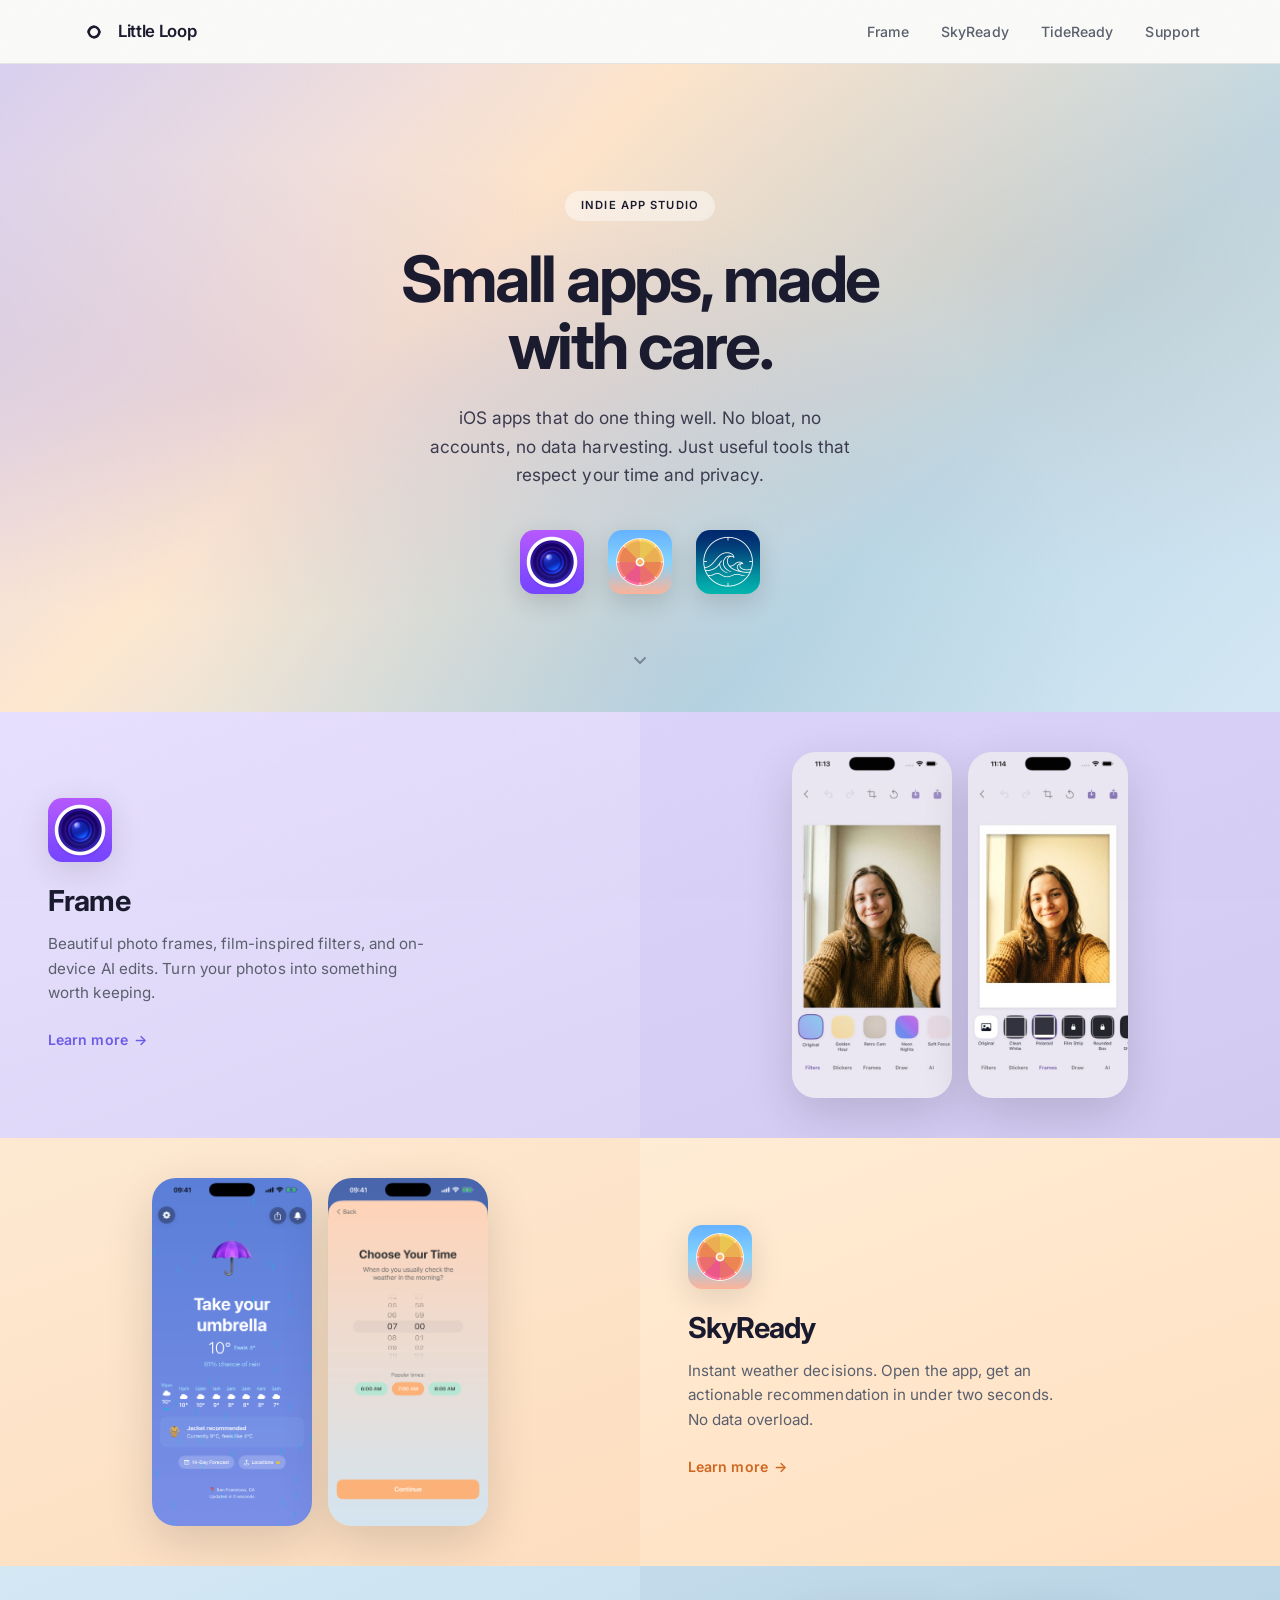
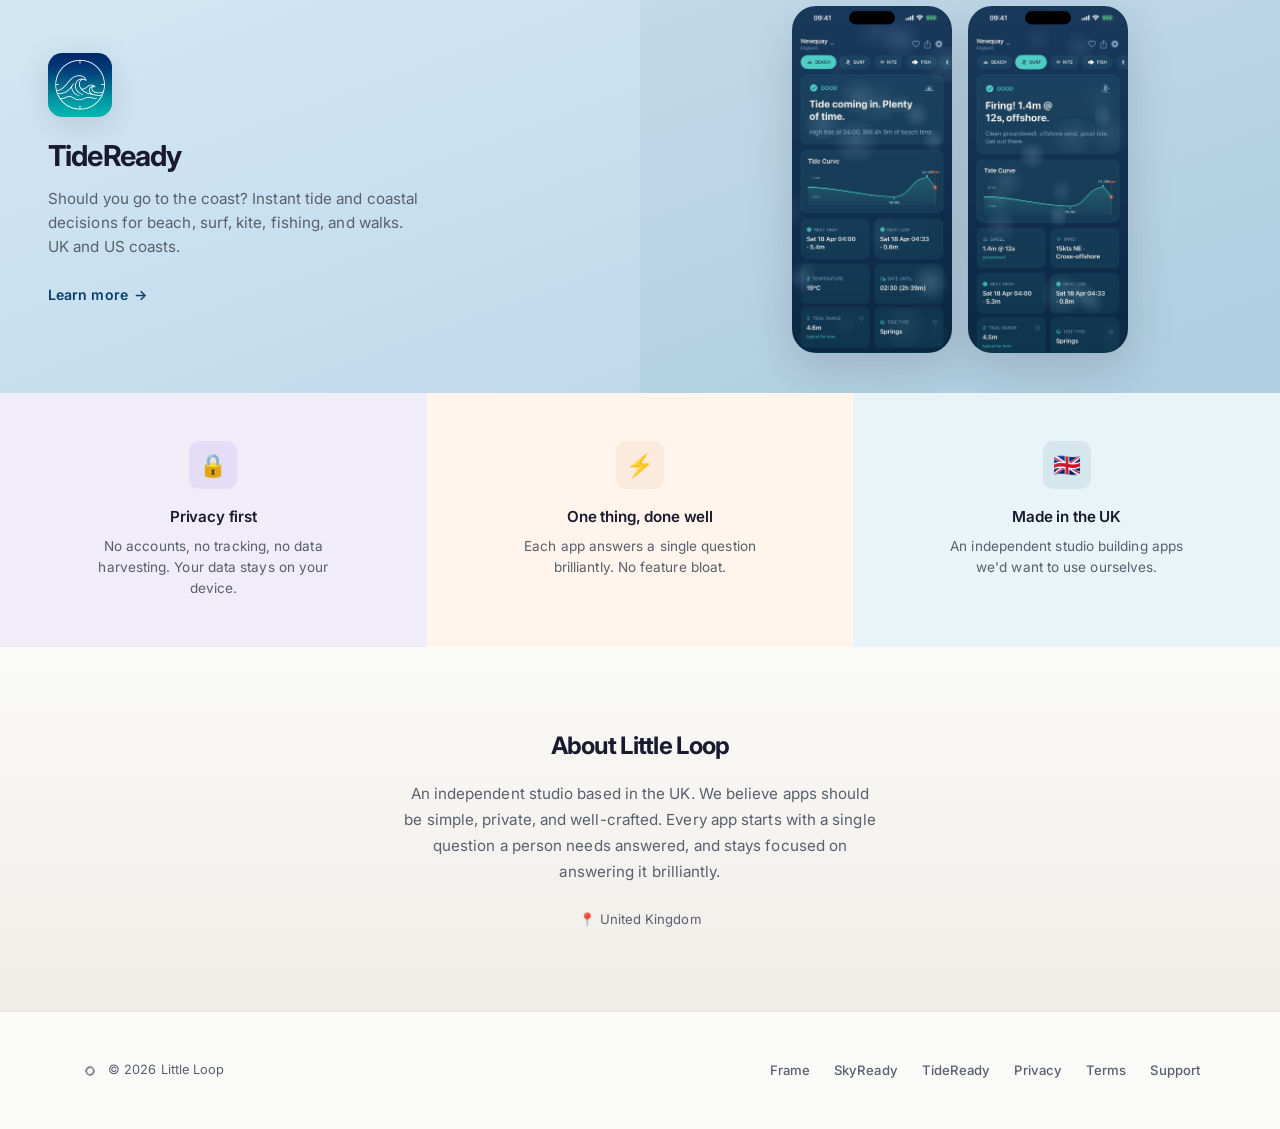
==== index.html @ b9010c0b "Update TideReady from Coming Soon to live with fresh screenshots Co-Authored-By: Claude Opus 4.6 (1M" ====
<!DOCTYPE html>
<html lang="en">
<head>
    <meta charset="UTF-8">
    <meta name="viewport" content="width=device-width, initial-scale=1.0">
    <title>Little Loop | Small apps, made with care</title>
    <meta name="description" content="Little Loop is an indie app studio building thoughtful iOS apps. Frame, SkyReady, and TideReady.">
    <meta property="og:title" content="Little Loop — Small apps, made with care">
    <meta property="og:description" content="An indie app studio building thoughtful iOS apps that do one thing well.">
    <meta property="og:type" content="website">
    <meta name="twitter:card" content="summary_large_image">
    <link rel="stylesheet" href="styles.css">
    <link rel="icon" type="image/png" sizes="32x32" href="favicon-32.png">
    <link rel="icon" type="image/png" sizes="16x16" href="favicon-16.png">
    <link rel="apple-touch-icon" sizes="180x180" href="apple-touch-icon.png">
    <link rel="canonical" href="https://littleloop.co.uk/">
    <script src="https://cdn.mxpnl.com/libs/mixpanel-2-latest.min.js"></script>
    <script>mixpanel.init('7uvXLIbUCAmfiNXKXMEiI7FUbM247olG', {track_pageview: true});</script>
    <style>
        .home-hero {
            min-height: 72vh;
            min-height: 72dvh;
            display: flex;
            flex-direction: column;
            align-items: center;
            justify-content: center;
            text-align: center;
            padding: var(--sp-10) var(--sp-3) var(--sp-8);
            position: relative;
            overflow: hidden;
            background: linear-gradient(135deg, #d8d0f0 0%, #FFE8D0 35%, #c0dcea 70%, #d4e8f4 100%);
        }

        .home-hero::before {
            content: '';
            position: absolute;
            inset: 0;
            background: radial-gradient(ellipse at 20% 50%, rgba(107, 92, 231, 0.12) 0%, transparent 50%),
                        radial-gradient(ellipse at 80% 30%, rgba(208, 101, 32, 0.1) 0%, transparent 50%),
                        radial-gradient(ellipse at 50% 90%, rgba(11, 61, 107, 0.08) 0%, transparent 50%);
            pointer-events: none;
        }

        .home-hero-content {
            position: relative;
            z-index: 1;
            display: flex;
            flex-direction: column;
            align-items: center;
            text-align: center;
        }

        .home-hero .hero-badge {
            background: rgba(255, 255, 255, 0.45);
            backdrop-filter: blur(8px);
            -webkit-backdrop-filter: blur(8px);
            color: var(--ll-text);
        }

        .home-hero h1 {
            font-size: clamp(2.6rem, 7vw, 4rem);
            font-weight: 700;
            letter-spacing: -0.04em;
            line-height: 1.06;
            margin-bottom: var(--sp-3);
            max-width: 580px;
        }

        .home-hero .subtitle {
            font-size: clamp(0.95rem, 2.2vw, 1.08rem);
            color: #3a3a4e;
            max-width: 440px;
            line-height: 1.65;
            margin-bottom: var(--sp-5);
        }

        .hero-app-icons {
            display: flex;
            justify-content: center;
            gap: var(--sp-3);
        }

        .hero-app-icon {
            transition: transform 0.3s ease;
            text-decoration: none;
        }

        .hero-app-icon:hover {
            transform: translateY(-4px) scale(1.05);
        }

        .hero-app-icon img {
            width: 64px;
            height: 64px;
            border-radius: 22.37%;
            box-shadow: 0 8px 24px rgba(0, 0, 0, 0.14);
        }

        .hero-scroll {
            position: absolute;
            bottom: var(--sp-4);
            left: 50%;
            transform: translateX(-50%);
            z-index: 1;
            opacity: 0.4;
            animation: scrollPulse 2s ease-in-out infinite;
        }

        @keyframes scrollPulse {
            0%, 100% { transform: translateX(-50%) translateY(0); opacity: 0.4; }
            50% { transform: translateX(-50%) translateY(6px); opacity: 0.7; }
        }

        /* App panels */
        .app-panel {
            display: grid;
            grid-template-columns: 1fr 1fr;
            min-height: 400px;
            overflow: hidden;
        }

        .app-panel-content {
            display: flex;
            flex-direction: column;
            justify-content: center;
            padding: var(--sp-8) var(--sp-6);
        }

        .app-panel-content h3 {
            font-size: 1.8rem;
            font-weight: 700;
            letter-spacing: -0.03em;
            margin-bottom: var(--sp-1);
        }

        .app-panel-content p {
            font-size: 0.95rem;
            line-height: 1.6;
            color: var(--ll-text-secondary);
            margin-bottom: var(--sp-3);
            max-width: 380px;
        }

        .app-panel-link {
            display: inline-flex;
            align-items: center;
            gap: 6px;
            font-size: 0.88rem;
            font-weight: 600;
            text-decoration: none;
            transition: gap 0.2s ease;
        }

        .app-panel-link:hover {
            gap: 10px;
        }

        .app-panel-visual {
            display: flex;
            align-items: center;
            justify-content: center;
            gap: var(--sp-2);
            padding: var(--sp-5) var(--sp-3);
            overflow: hidden;
        }

        .app-panel-visual .screenshot-item {
            width: 160px;
        }

        /* Reverse panel: screenshots left, text right */
        .app-panel-reverse {
            grid-template-columns: 1fr 1fr;
        }

        .app-panel-reverse .app-panel-visual {
            order: -1;
        }

        /* Values */
        .values-strip {
            display: grid;
            grid-template-columns: repeat(3, 1fr);
            gap: 0;
        }

        .value-item {
            padding: var(--sp-6) var(--sp-3);
            text-align: center;
        }

        .value-icon {
            width: 48px;
            height: 48px;
            border-radius: var(--radius-sm);
            display: flex;
            align-items: center;
            justify-content: center;
            font-size: 1.4rem;
            margin: 0 auto var(--sp-2);
        }

        .value-item h3 {
            font-size: 0.95rem;
            font-weight: 600;
            margin-bottom: 6px;
            letter-spacing: -0.01em;
        }

        .value-item p {
            font-size: 0.85rem;
            color: var(--ll-text-secondary);
            line-height: 1.55;
            max-width: 240px;
            margin: 0 auto;
        }

        /* About */
        .about-section {
            text-align: center;
            padding: var(--sp-10) var(--sp-3);
            background: linear-gradient(180deg, var(--ll-bg) 0%, #F0EDE8 100%);
        }

        .about-section h2 {
            font-size: 1.5rem;
            font-weight: 700;
            letter-spacing: -0.03em;
            margin-bottom: var(--sp-2);
        }

        .about-section p {
            color: var(--ll-text-secondary);
            font-size: 0.95rem;
            line-height: 1.7;
            max-width: 480px;
            margin: 0 auto var(--sp-1);
        }

        .about-location {
            display: inline-flex;
            align-items: center;
            gap: 6px;
            font-size: 0.82rem;
            color: var(--ll-text-secondary);
            margin-top: var(--sp-2);
        }

        /* Dark mode */
        @media (prefers-color-scheme: dark) {
            .home-hero {
                background: linear-gradient(135deg, #1e1a30 0%, #221a12 35%, #0c1a28 70%, #101e2e 100%);
            }

            .home-hero::before {
                background: radial-gradient(ellipse at 20% 50%, rgba(107, 92, 231, 0.2) 0%, transparent 50%),
                            radial-gradient(ellipse at 80% 30%, rgba(208, 101, 32, 0.15) 0%, transparent 50%),
                            radial-gradient(ellipse at 50% 90%, rgba(11, 61, 107, 0.15) 0%, transparent 50%);
            }

            .home-hero .hero-badge {
                background: rgba(255, 255, 255, 0.1);
                color: var(--ll-text);
            }

            .home-hero .subtitle {
                color: var(--ll-text-secondary);
            }

            .home-hero .hero-scroll svg {
                stroke: var(--ll-text);
            }

            .app-panel[style*="e8e0ff"] {
                background: linear-gradient(160deg, #1e1a30 0%, #1a1828 100%) !important;
            }

            .app-panel[style*="e8e0ff"] .app-panel-visual {
                background: rgba(107, 92, 231, 0.08) !important;
            }

            .app-panel[style*="FFF0DC"] {
                background: linear-gradient(160deg, #251c14 0%, #201810 100%) !important;
            }

            .app-panel[style*="FFF0DC"] .app-panel-visual {
                background: rgba(208, 101, 32, 0.08) !important;
            }

            .app-panel[style*="d4e8f4"] {
                background: linear-gradient(160deg, #101e2e 0%, #0c1824 100%) !important;
            }

            .app-panel[style*="d4e8f4"] .app-panel-visual {
                background: rgba(11, 61, 107, 0.08) !important;
            }

            .app-panel[style*="d4e8f4"] .app-panel-visual p[style*="color: #0B3D6B"] {
                color: #6ba8d0 !important;
            }

            .value-item[style*="f0ecf8"] {
                background: rgba(107, 92, 231, 0.08) !important;
            }

            .value-item[style*="FFF5EC"] {
                background: rgba(208, 101, 32, 0.06) !important;
            }

            .value-item[style*="E8F4F8"] {
                background: rgba(11, 61, 107, 0.08) !important;
            }

            .about-section {
                background: linear-gradient(180deg, var(--ll-bg) 0%, #18181e 100%);
            }
        }

        @media (max-width: 768px) {
            .app-panel,
            .app-panel-reverse {
                grid-template-columns: 1fr;
                min-height: auto;
            }

            .app-panel-reverse .app-panel-visual {
                order: 0;
            }

            .app-panel-content {
                padding: var(--sp-6) var(--sp-3) var(--sp-3);
            }

            .app-panel-visual {
                padding: var(--sp-3) var(--sp-3) var(--sp-6);
            }

            .app-panel-visual .screenshot-item {
                width: 130px;
            }

            .values-strip {
                grid-template-columns: 1fr;
            }

            .hero-app-icon img {
                width: 56px;
                height: 56px;
            }
        }
    </style>
</head>
<body>

    <nav class="nav">
        <div class="nav-inner">
            <a href="index.html" class="nav-brand">
                <svg class="nav-logo" viewBox="0 0 32 32" fill="none" xmlns="http://www.w3.org/2000/svg">
                    <path d="M10 16c0-3.3 2.7-6 6-6s6 2.7 6 6-2.7 6-6 6" stroke="currentColor" stroke-width="2.8" stroke-linecap="round" fill="none"/>
                    <path d="M22 16c0 3.3-2.7 6-6 6s-6-2.7-6-6 2.7-6 6-6" stroke="currentColor" stroke-width="2.8" stroke-linecap="round" fill="none"/>
                    <circle cx="10" cy="16" r="1.4" fill="currentColor"/>
                    <circle cx="22" cy="16" r="1.4" fill="currentColor"/>
                </svg>
                <span class="nav-wordmark">Little Loop</span>
            </a>
            <button class="nav-toggle" onclick="document.querySelector('.nav-links').classList.toggle('open')" aria-label="Menu">
                <span></span><span></span><span></span>
            </button>
            <ul class="nav-links">
                <li><a href="frame.html">Frame</a></li>
                <li><a href="skyready.html">SkyReady</a></li>
                <li><a href="tideready.html">TideReady</a></li>
                <li><a href="support.html">Support</a></li>
            </ul>
        </div>
    </nav>

    <section class="home-hero">
        <div class="home-hero-content">
            <div class="hero-badge">Indie App Studio</div>
            <h1>Small apps, made with care.</h1>
            <p class="subtitle">iOS apps that do one thing well. No bloat, no accounts, no data harvesting. Just useful tools that respect your time and privacy.</p>
            <div class="hero-app-icons">
                <a href="frame.html" class="hero-app-icon"><img src="images/icon-frame.png" alt="Frame app icon"></a>
                <a href="skyready.html" class="hero-app-icon"><img src="images/icon-skyready.png" alt="SkyReady app icon"></a>
                <a href="tideready.html" class="hero-app-icon"><img src="images/icon-tideready.png" alt="TideReady app icon"></a>
            </div>
        </div>
        <div class="hero-scroll">
            <svg width="24" height="24" viewBox="0 0 24 24" fill="none" stroke="currentColor" stroke-width="2" stroke-linecap="round"><path d="M7 10l5 5 5-5"/></svg>
        </div>
    </section>

    <!-- Frame -->
    <div class="app-panel fade-in" style="background: linear-gradient(160deg, #e8e0ff 0%, #d8d0f0 100%);">
        <div class="app-panel-content">
            <img src="images/icon-frame.png" alt="Frame" class="app-icon-img app-icon-img-md" style="margin-bottom: var(--sp-2);">
            <h3>Frame</h3>
            <p>Beautiful photo frames, film-inspired filters, and on-device AI edits. Turn your photos into something worth keeping.</p>
            <a href="frame.html" class="app-panel-link" style="color: #6b5ce7;">Learn more <span>&rarr;</span></a>
        </div>
        <div class="app-panel-visual" style="background: rgba(107, 92, 231, 0.06);">
            <div class="screenshot-item"><img src="images/frame-editor.jpg" alt="Frame editor" loading="lazy" width="400" height="865"></div>
            <div class="screenshot-item"><img src="images/frame-frames.jpg" alt="Frame layouts" loading="lazy" width="400" height="865"></div>
        </div>
    </div>

    <!-- SkyReady -->
    <div class="app-panel app-panel-reverse fade-in" style="background: linear-gradient(160deg, #FFF0DC 0%, #FFE0C0 100%);">
        <div class="app-panel-content">
            <img src="images/icon-skyready.png" alt="SkyReady" class="app-icon-img app-icon-img-md" style="margin-bottom: var(--sp-2);">
            <h3>SkyReady</h3>
            <p>Instant weather decisions. Open the app, get an actionable recommendation in under two seconds. No data overload.</p>
            <a href="skyready.html" class="app-panel-link" style="color: #d06520;">Learn more <span>&rarr;</span></a>
        </div>
        <div class="app-panel-visual" style="background: rgba(208, 101, 32, 0.05);">
            <div class="screenshot-item"><img src="images/skyready-weather.png" alt="SkyReady weather" loading="lazy" width="1320" height="2868"></div>
            <div class="screenshot-item"><img src="images/skyready-notification.png" alt="SkyReady notification" loading="lazy" width="1320" height="2868"></div>
        </div>
    </div>

    <!-- TideReady -->
    <div class="app-panel fade-in" style="background: linear-gradient(160deg, #d4e8f4 0%, #b8d4e8 100%);">
        <div class="app-panel-content">
            <img src="images/icon-tideready.png" alt="TideReady" class="app-icon-img app-icon-img-md" style="margin-bottom: var(--sp-2);">
            <h3>TideReady</h3>
            <p>Should you go to the coast? Instant tide and coastal decisions for beach, surf, kite, fishing, and walks. UK and US coasts.</p>
            <a href="tideready.html" class="app-panel-link" style="color: #0B3D6B;">Learn more <span>&rarr;</span></a>
        </div>
        <div class="app-panel-visual" style="background: rgba(11, 61, 107, 0.05);">
            <div class="screenshot-item"><img src="images/tideready-beach.png" alt="TideReady beach mode" loading="lazy" width="1320" height="2868"></div>
            <div class="screenshot-item"><img src="images/tideready-surf.png" alt="TideReady surf mode" loading="lazy" width="1320" height="2868"></div>
        </div>
    </div>

    <!-- Values -->
    <div class="values-strip fade-in">
        <div class="value-item" style="background: #f0ecf8;">
            <div class="value-icon" style="background: rgba(107,92,231,0.1);">🔒</div>
            <h3>Privacy first</h3>
            <p>No accounts, no tracking, no data harvesting. Your data stays on your device.</p>
        </div>
        <div class="value-item" style="background: #FFF5EC;">
            <div class="value-icon" style="background: rgba(208,101,32,0.08);">⚡</div>
            <h3>One thing, done well</h3>
            <p>Each app answers a single question brilliantly. No feature bloat.</p>
        </div>
        <div class="value-item" style="background: #E8F4F8;">
            <div class="value-icon" style="background: rgba(11,61,107,0.08);">🇬🇧</div>
            <h3>Made in the UK</h3>
            <p>An independent studio building apps we'd want to use ourselves.</p>
        </div>
    </div>

    <!-- About -->
    <div class="about-section">
        <h2>About Little Loop</h2>
        <p>An independent studio based in the UK. We believe apps should be simple, private, and well-crafted. Every app starts with a single question a person needs answered, and stays focused on answering it brilliantly.</p>
        <div class="about-location">📍 United Kingdom</div>
    </div>

    <footer class="footer">
        <div class="footer-inner">
            <div class="footer-brand">
                <svg width="20" height="20" viewBox="0 0 32 32" fill="none" xmlns="http://www.w3.org/2000/svg">
                    <path d="M10 16c0-3.3 2.7-6 6-6s6 2.7 6 6-2.7 6-6 6" stroke="currentColor" stroke-width="2.8" stroke-linecap="round" fill="none"/>
                    <path d="M22 16c0 3.3-2.7 6-6 6s-6-2.7-6-6 2.7-6 6-6" stroke="currentColor" stroke-width="2.8" stroke-linecap="round" fill="none"/>
                    <circle cx="10" cy="16" r="1.4" fill="currentColor"/>
                    <circle cx="22" cy="16" r="1.4" fill="currentColor"/>
                </svg>
                <span class="footer-copy">&copy; 2026 Little Loop</span>
            </div>
            <div class="footer-links">
                <a href="frame.html">Frame</a>
                <a href="skyready.html">SkyReady</a>
                <a href="tideready.html">TideReady</a>
                <a href="privacy.html">Privacy</a>
                <a href="terms.html">Terms</a>
                <a href="support.html">Support</a>
            </div>
        </div>
    </footer>

    <script>
        const observer = new IntersectionObserver((entries) => {
            entries.forEach((entry, i) => {
                if (entry.isIntersecting) {
                    setTimeout(() => entry.target.classList.add('visible'), i * 80);
                    observer.unobserve(entry.target);
                }
            });
        }, { threshold: 0.1 });
        document.querySelectorAll('.fade-in').forEach(el => observer.observe(el));
    </script>

</body>
</html>
---- styles.css ----
/* ══════════════════════════════════════════════
   Little Loop — v4 — Final polish
   ══════════════════════════════════════════════ */

@import url('https://fonts.googleapis.com/css2?family=Inter:wght@400;500;600;700&display=swap');

* { margin: 0; padding: 0; box-sizing: border-box; }

:root {
    --ll-bg: #FAFAF8;
    --ll-bg-alt: #F3F3F0;
    --ll-text: #1a1a2e;
    --ll-text-secondary: #5a5f6d;
    --ll-text-on-dark: #f0f0f0;
    --ll-border: #e5e5e3;
    --ll-accent: #4a4a5a;

    --app-accent: var(--ll-accent);
    --app-accent-dark: #333;
    --app-bg-hero: var(--ll-bg-alt);
    --app-bg-hero-gradient: var(--ll-bg-alt);
    --app-accent-soft: #e5e5e3;
    --app-accent-medium: #d5d5d3;
    --app-feature-bg: #f5f5f3;

    --max-width: 1120px;
    --nav-height: 64px;
    --radius: 16px;
    --radius-sm: 10px;
    --radius-lg: 24px;

    /* 8px spacing scale */
    --sp-1: 8px;
    --sp-2: 16px;
    --sp-3: 24px;
    --sp-4: 32px;
    --sp-5: 40px;
    --sp-6: 48px;
    --sp-8: 64px;
    --sp-10: 80px;
    --sp-12: 96px;
    --sp-16: 128px;
}

/* ── App palettes ── */
body.app-frame {
    --app-accent: #6b5ce7;
    --app-accent-dark: #4a3dba;
    --app-bg-hero: #d8d0f0;
    --app-bg-hero-gradient: linear-gradient(160deg, #e8e0ff 0%, #d8d0f0 40%, #c4b8e8 100%);
    --app-accent-soft: rgba(107, 92, 231, 0.1);
    --app-accent-medium: rgba(107, 92, 231, 0.18);
    --app-feature-bg: #f0ecf8;
}

body.app-skyready {
    --app-accent: #d06520;
    --app-accent-dark: #b85518;
    --app-bg-hero: #FFE8D0;
    --app-bg-hero-gradient: linear-gradient(160deg, #FFF0DC 0%, #FFE0C0 40%, #FFD0A0 100%);
    --app-accent-soft: rgba(208, 101, 32, 0.08);
    --app-accent-medium: rgba(208, 101, 32, 0.15);
    --app-feature-bg: #FFF5EC;
}

body.app-tideready {
    --app-accent: #0B3D6B;
    --app-accent-dark: #082d50;
    --app-bg-hero: #c0dcea;
    --app-bg-hero-gradient: linear-gradient(160deg, #d4e8f4 0%, #b8d4e8 40%, #8ebdd6 100%);
    --app-accent-soft: rgba(11, 61, 107, 0.08);
    --app-accent-medium: rgba(11, 61, 107, 0.15);
    --app-feature-bg: #E8F4F8;
}

body {
    font-family: 'Inter', -apple-system, BlinkMacSystemFont, 'SF Pro Display', 'Segoe UI', Roboto, sans-serif;
    color: var(--ll-text);
    background: var(--ll-bg);
    -webkit-font-smoothing: antialiased;
    line-height: 1.6;
    letter-spacing: 0.005em;
}

/* Subtle noise texture overlay */
body::after {
    content: '';
    position: fixed;
    inset: 0;
    pointer-events: none;
    z-index: 9999;
    opacity: 0.025;
    background-image: url("data:image/svg+xml,%3Csvg viewBox='0 0 256 256' xmlns='http://www.w3.org/2000/svg'%3E%3Cfilter id='n'%3E%3CfeTurbulence type='fractalNoise' baseFrequency='0.9' numOctaves='4' stitchTiles='stitch'/%3E%3C/filter%3E%3Crect width='100%25' height='100%25' filter='url(%23n)'/%3E%3C/svg%3E");
    background-repeat: repeat;
    background-size: 256px 256px;
}

/* ── Scroll animations ── */
.fade-in {
    opacity: 0;
    transform: translateY(16px);
    transition: opacity 0.5s ease-out, transform 0.5s ease-out;
}

.fade-in.visible {
    opacity: 1;
    transform: translateY(0);
}

/* ── Navigation ── */
.nav {
    position: sticky;
    top: 0;
    z-index: 100;
    background: rgba(250, 250, 248, 0.88);
    backdrop-filter: blur(24px);
    -webkit-backdrop-filter: blur(24px);
    border-bottom: 1px solid var(--ll-border);
    height: var(--nav-height);
    display: flex;
    align-items: center;
    padding: 0 var(--sp-3);
}

.nav-inner {
    max-width: var(--max-width);
    width: 100%;
    margin: 0 auto;
    display: flex;
    align-items: center;
    justify-content: space-between;
}

.nav-brand {
    display: flex;
    align-items: center;
    gap: 10px;
    text-decoration: none;
    color: var(--ll-text);
}

.nav-logo {
    width: 28px;
    height: 28px;
}

.nav-wordmark {
    font-size: 1.05rem;
    font-weight: 600;
    letter-spacing: -0.02em;
}

.nav-links {
    display: flex;
    gap: var(--sp-4);
    list-style: none;
}

.nav-links a {
    text-decoration: none;
    color: var(--ll-text-secondary);
    font-size: 0.88rem;
    font-weight: 500;
    transition: color 0.2s;
    position: relative;
    padding-bottom: 4px;
}

.nav-links a:hover {
    color: var(--ll-text);
}

.nav-links a.active {
    color: var(--ll-text);
}

.nav-links a.active::after {
    content: '';
    position: absolute;
    bottom: -2px;
    left: 0;
    right: 0;
    height: 2px;
    background: var(--app-accent, var(--ll-text));
    border-radius: 1px;
}

.nav-toggle {
    display: none;
    background: none;
    border: none;
    cursor: pointer;
    padding: var(--sp-1);
}

.nav-toggle span {
    display: block;
    width: 20px;
    height: 2px;
    background: var(--ll-text);
    margin: 5px 0;
    transition: 0.3s;
}

/* ── Hero ── */
.hero {
    min-height: 72vh;
    min-height: 72dvh;
    display: flex;
    flex-direction: column;
    align-items: center;
    justify-content: center;
    text-align: center;
    padding: var(--sp-10) var(--sp-3);
    background: var(--app-bg-hero-gradient, var(--app-bg-hero));
}

.hero-badge {
    display: inline-block;
    font-size: 0.7rem;
    font-weight: 600;
    letter-spacing: 0.1em;
    text-transform: uppercase;
    color: var(--app-accent);
    background: var(--app-accent-soft);
    padding: 6px var(--sp-2);
    border-radius: 100px;
    margin-bottom: var(--sp-3);
}

.hero h1 {
    font-size: clamp(2.4rem, 6vw, 3.6rem);
    font-weight: 700;
    letter-spacing: -0.04em;
    line-height: 1.08;
    margin-bottom: var(--sp-3);
    max-width: 640px;
}

.hero .subtitle {
    font-size: clamp(1rem, 2.5vw, 1.1rem);
    color: var(--ll-text-secondary);
    max-width: 460px;
    line-height: 1.65;
    margin-bottom: var(--sp-5);
}

/* ── Sections ── */
.section {
    padding: var(--sp-12) var(--sp-3);
    max-width: var(--max-width);
    margin: 0 auto;
}

.section-alt {
    background: var(--ll-bg-alt);
}

.section-coloured {
    background: var(--app-feature-bg);
}

.section-accent {
    background: var(--app-bg-hero);
}

.section-header {
    text-align: center;
    margin-bottom: var(--sp-6);
}

.section-header h2 {
    font-size: clamp(1.6rem, 4vw, 2.2rem);
    font-weight: 700;
    letter-spacing: -0.03em;
    margin-bottom: var(--sp-1);
}

.section-header p {
    color: var(--ll-text-secondary);
    max-width: 460px;
    margin: 0 auto;
    font-size: 0.95rem;
}

/* ── App icon images ── */
.app-icon-img {
    border-radius: 22.37%;
    box-shadow: 0 8px 32px rgba(0, 0, 0, 0.12);
}

.app-icon-img-lg {
    width: 96px;
    height: 96px;
    margin-bottom: var(--sp-2);
}

.app-icon-img-md {
    width: 64px;
    height: 64px;
}

.app-icon-img-sm {
    width: 56px;
    height: 56px;
}

/* ── App Detail Page ── */
.app-hero {
    display: flex;
    flex-direction: column;
    align-items: center;
    gap: var(--sp-1);
}

.app-store-badge {
    display: inline-flex;
    align-items: center;
    gap: var(--sp-1);
    background: var(--ll-text);
    color: white;
    text-decoration: none;
    padding: 12px var(--sp-3);
    border-radius: var(--radius-sm);
    font-size: 0.85rem;
    font-weight: 500;
    transition: opacity 0.2s;
}

.app-store-badge:hover {
    opacity: 0.85;
}

.app-store-badge svg {
    width: 20px;
    height: 20px;
}

.coming-soon-badge {
    display: inline-block;
    font-size: 0.85rem;
    font-weight: 600;
    color: var(--app-accent);
    background: var(--app-accent-soft);
    padding: 10px var(--sp-3);
    border-radius: var(--radius-sm);
}

/* ── Screenshot Showcase ── */
.screenshot-showcase {
    padding: var(--sp-8) var(--sp-3) var(--sp-10);
    overflow: hidden;
}

.screenshot-row {
    display: flex;
    justify-content: center;
    gap: var(--sp-3);
    max-width: var(--max-width);
    margin: 0 auto;
    flex-wrap: wrap;
}

.screenshot-item {
    flex: 0 0 auto;
    width: 200px;
    border-radius: var(--radius-lg);
    overflow: hidden;
    box-shadow: 0 16px 48px rgba(0, 0, 0, 0.14);
    transition: transform 0.4s ease;
}

.screenshot-item:hover {
    transform: translateY(-8px) scale(1.02);
}

.screenshot-item img {
    width: 100%;
    height: auto;
    display: block;
}

/* ── Features Grid ── */
.features-grid {
    display: grid;
    grid-template-columns: repeat(auto-fit, minmax(240px, 1fr));
    gap: var(--sp-3);
    max-width: var(--max-width);
    margin: 0 auto;
    padding: 0 var(--sp-3);
}

.feature {
    text-align: left;
    padding: var(--sp-4);
    background: white;
    border-radius: var(--radius);
    border: 1px solid var(--ll-border);
    transition: transform 0.3s ease, box-shadow 0.3s ease;
}

.feature:hover {
    transform: translateY(-2px);
    box-shadow: 0 8px 24px rgba(0, 0, 0, 0.06);
}

.feature-coloured {
    background: var(--app-accent-soft);
    border-color: var(--app-accent-medium);
}

.feature-icon {
    font-size: 1.5rem;
    margin-bottom: var(--sp-2);
    width: 40px;
    height: 40px;
    display: flex;
    align-items: center;
    justify-content: center;
    background: var(--app-accent-soft);
    border-radius: var(--radius-sm);
}

.feature h3 {
    font-size: 0.95rem;
    font-weight: 600;
    margin-bottom: 6px;
    letter-spacing: -0.01em;
}

.feature p {
    color: var(--ll-text-secondary);
    font-size: 0.88rem;
    line-height: 1.55;
}

/* ── Pullquote / accent section ── */
.pullquote-section {
    padding: var(--sp-10) var(--sp-3);
    text-align: center;
    background: var(--app-feature-bg);
}

.pullquote-section blockquote {
    font-size: clamp(1.2rem, 3vw, 1.6rem);
    font-weight: 600;
    letter-spacing: -0.02em;
    line-height: 1.4;
    max-width: 560px;
    margin: 0 auto var(--sp-2);
    color: var(--app-accent);
}

.pullquote-section cite {
    font-style: normal;
    font-size: 0.88rem;
    color: var(--ll-text-secondary);
}

/* ── Closing CTA ── */
.closing-cta {
    text-align: center;
    padding: var(--sp-10) var(--sp-3);
    background: var(--app-bg-hero);
}

.closing-cta h2 {
    font-size: clamp(1.4rem, 3.5vw, 1.8rem);
    font-weight: 700;
    letter-spacing: -0.03em;
    margin-bottom: var(--sp-2);
}

.closing-cta p {
    font-size: 0.95rem;
    color: var(--ll-text-secondary);
    max-width: 420px;
    margin: 0 auto var(--sp-4);
    line-height: 1.6;
}

/* ── Legal pages ── */
.legal {
    max-width: 680px;
    margin: 0 auto;
    padding: var(--sp-8) var(--sp-3) var(--sp-10);
}

.legal h1 {
    font-size: clamp(1.6rem, 4vw, 2.2rem);
    font-weight: 700;
    letter-spacing: -0.03em;
    margin-bottom: var(--sp-1);
}

.legal .last-updated {
    color: var(--ll-text-secondary);
    font-size: 0.85rem;
    margin-bottom: var(--sp-5);
}

.legal h2 {
    font-size: 1.15rem;
    font-weight: 600;
    margin-top: var(--sp-5);
    margin-bottom: var(--sp-2);
}

.legal h3 {
    font-size: 1rem;
    font-weight: 600;
    margin-top: var(--sp-3);
    margin-bottom: var(--sp-1);
}

.legal p, .legal li {
    color: var(--ll-text-secondary);
    font-size: 0.92rem;
    line-height: 1.7;
    margin-bottom: var(--sp-2);
}

.legal ul {
    padding-left: 20px;
    margin-bottom: var(--sp-2);
}

/* ── Support page ── */
.support-content {
    max-width: 560px;
    margin: 0 auto;
    text-align: center;
    padding: var(--sp-8) var(--sp-3) var(--sp-10);
}

.support-content h1 {
    font-size: clamp(1.6rem, 4vw, 2.2rem);
    font-weight: 700;
    letter-spacing: -0.03em;
    margin-bottom: var(--sp-2);
}

.support-content > p {
    color: var(--ll-text-secondary);
    font-size: 1rem;
    margin-bottom: var(--sp-5);
}

.support-email {
    display: inline-block;
    font-size: 1.05rem;
    font-weight: 600;
    color: var(--ll-accent);
    text-decoration: none;
    padding: var(--sp-2) var(--sp-4);
    background: var(--ll-bg-alt);
    border-radius: var(--radius-sm);
    border: 1px solid var(--ll-border);
    transition: background 0.2s;
}

.support-email:hover {
    background: var(--ll-border);
}

.support-apps {
    margin-top: var(--sp-6);
}

.support-apps h2 {
    font-size: 1.05rem;
    font-weight: 600;
    margin-bottom: var(--sp-3);
}

.support-app-list {
    display: flex;
    justify-content: center;
    gap: var(--sp-3);
    flex-wrap: wrap;
}

.support-app-list a {
    text-decoration: none;
    color: var(--ll-text-secondary);
    font-size: 0.88rem;
    font-weight: 500;
    padding: 10px 20px;
    border-radius: var(--radius-sm);
    border: 1px solid var(--ll-border);
    transition: color 0.2s, border-color 0.2s;
}

.support-app-list a:hover {
    color: var(--ll-text);
    border-color: var(--ll-text-secondary);
}

/* ── Footer ── */
.footer {
    border-top: 1px solid var(--ll-border);
    padding: var(--sp-6) var(--sp-3);
}

.footer-inner {
    max-width: var(--max-width);
    margin: 0 auto;
    display: flex;
    justify-content: space-between;
    align-items: center;
}

.footer-brand {
    display: flex;
    align-items: center;
    gap: var(--sp-1);
}

.footer-brand svg {
    width: 20px;
    height: 20px;
    opacity: 0.5;
}

.footer-copy {
    color: var(--ll-text-secondary);
    font-size: 0.8rem;
}

.footer-links {
    display: flex;
    gap: var(--sp-3);
    flex-wrap: wrap;
}

.footer-links a {
    color: var(--ll-text-secondary);
    text-decoration: none;
    font-size: 0.82rem;
    font-weight: 500;
    transition: color 0.2s;
}

.footer-links a:hover {
    color: var(--ll-text);
}

/* ── Company intro ── */
.company-intro {
    text-align: center;
    max-width: 520px;
    margin: 0 auto;
    padding: 0 var(--sp-3);
}

.company-intro p {
    color: var(--ll-text-secondary);
    font-size: 0.95rem;
    line-height: 1.7;
}

/* ── Dark mode ── */
@media (prefers-color-scheme: dark) {
    :root {
        --ll-bg: #121218;
        --ll-bg-alt: #1a1a22;
        --ll-text: #e8e8ec;
        --ll-text-secondary: #9a9aaa;
        --ll-border: #2a2a35;
        --ll-accent: #b0b0c0;
    }

    body.app-frame {
        --app-bg-hero: #1e1a2e;
        --app-bg-hero-gradient: linear-gradient(160deg, #1e1a30 0%, #1a1828 40%, #161420 100%);
        --app-accent-soft: rgba(107, 92, 231, 0.15);
        --app-accent-medium: rgba(107, 92, 231, 0.25);
        --app-feature-bg: #1a1828;
    }

    body.app-skyready {
        --app-bg-hero: #221a12;
        --app-bg-hero-gradient: linear-gradient(160deg, #251c14 0%, #201810 40%, #1a140c 100%);
        --app-accent-soft: rgba(208, 101, 32, 0.12);
        --app-accent-medium: rgba(208, 101, 32, 0.2);
        --app-feature-bg: #1e1610;
    }

    body.app-tideready {
        --app-bg-hero: #0c1a28;
        --app-bg-hero-gradient: linear-gradient(160deg, #101e2e 0%, #0c1824 40%, #08121c 100%);
        --app-accent-soft: rgba(11, 61, 107, 0.15);
        --app-accent-medium: rgba(11, 61, 107, 0.25);
        --app-feature-bg: #0e1820;
    }

    .nav {
        background: rgba(18, 18, 24, 0.88);
        border-bottom-color: var(--ll-border);
    }

    .feature {
        background: var(--ll-bg-alt);
    }

    .app-store-badge {
        background: #e8e8ec;
        color: #121218;
    }

    .app-store-badge svg {
        fill: #121218;
    }

    .support-email {
        color: var(--ll-text);
        background: var(--ll-bg-alt);
        border-color: var(--ll-border);
    }

    body::after {
        opacity: 0.03;
    }

    .screenshot-item {
        box-shadow: 0 16px 48px rgba(0, 0, 0, 0.3);
    }
}

/* ── Responsive ── */
@media (max-width: 640px) {
    .nav-links {
        display: none;
        position: absolute;
        top: var(--nav-height);
        left: 0;
        right: 0;
        background: rgba(250, 250, 248, 0.98);

        backdrop-filter: blur(24px);
        -webkit-backdrop-filter: blur(24px);
        flex-direction: column;
        padding: var(--sp-2) var(--sp-3);
        gap: var(--sp-2);
        border-bottom: 1px solid var(--ll-border);
    }

    .nav-links.open {
        display: flex;
    }

    .nav-toggle {
        display: block;
    }

    .hero {
        min-height: 56vh;
        min-height: 56dvh;
        padding: var(--sp-8) var(--sp-3);
    }

    .features-grid {
        grid-template-columns: 1fr;
        gap: var(--sp-2);
    }

    .section {
        padding: var(--sp-8) var(--sp-3);
    }

    .screenshot-row {
        gap: var(--sp-2);
    }

    .screenshot-item {
        width: 140px;
    }

    .footer-inner {
        flex-direction: column;
        gap: var(--sp-3);
        text-align: center;
    }

    .footer-links {
        justify-content: center;
    }
}

@media (prefers-color-scheme: dark) and (max-width: 640px) {
    .nav-links {
        background: rgba(18, 18, 24, 0.98);
    }
}
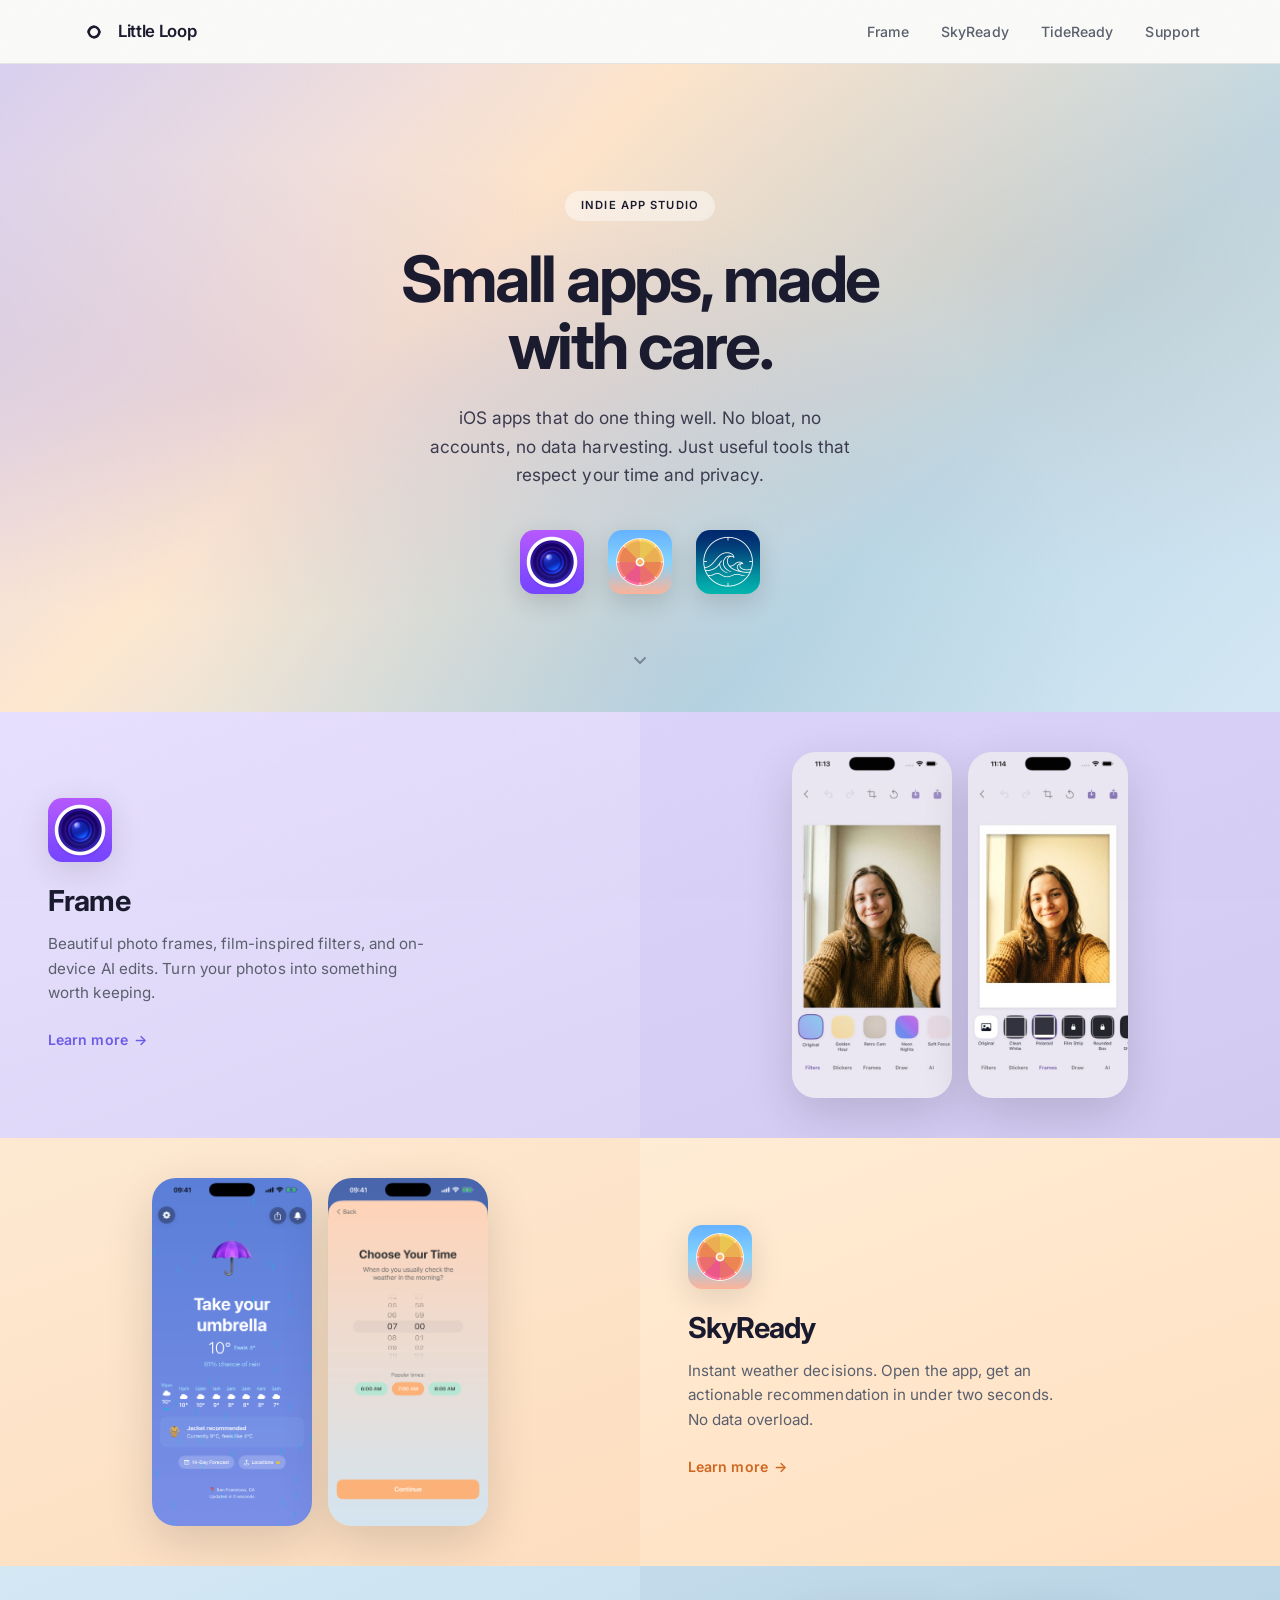
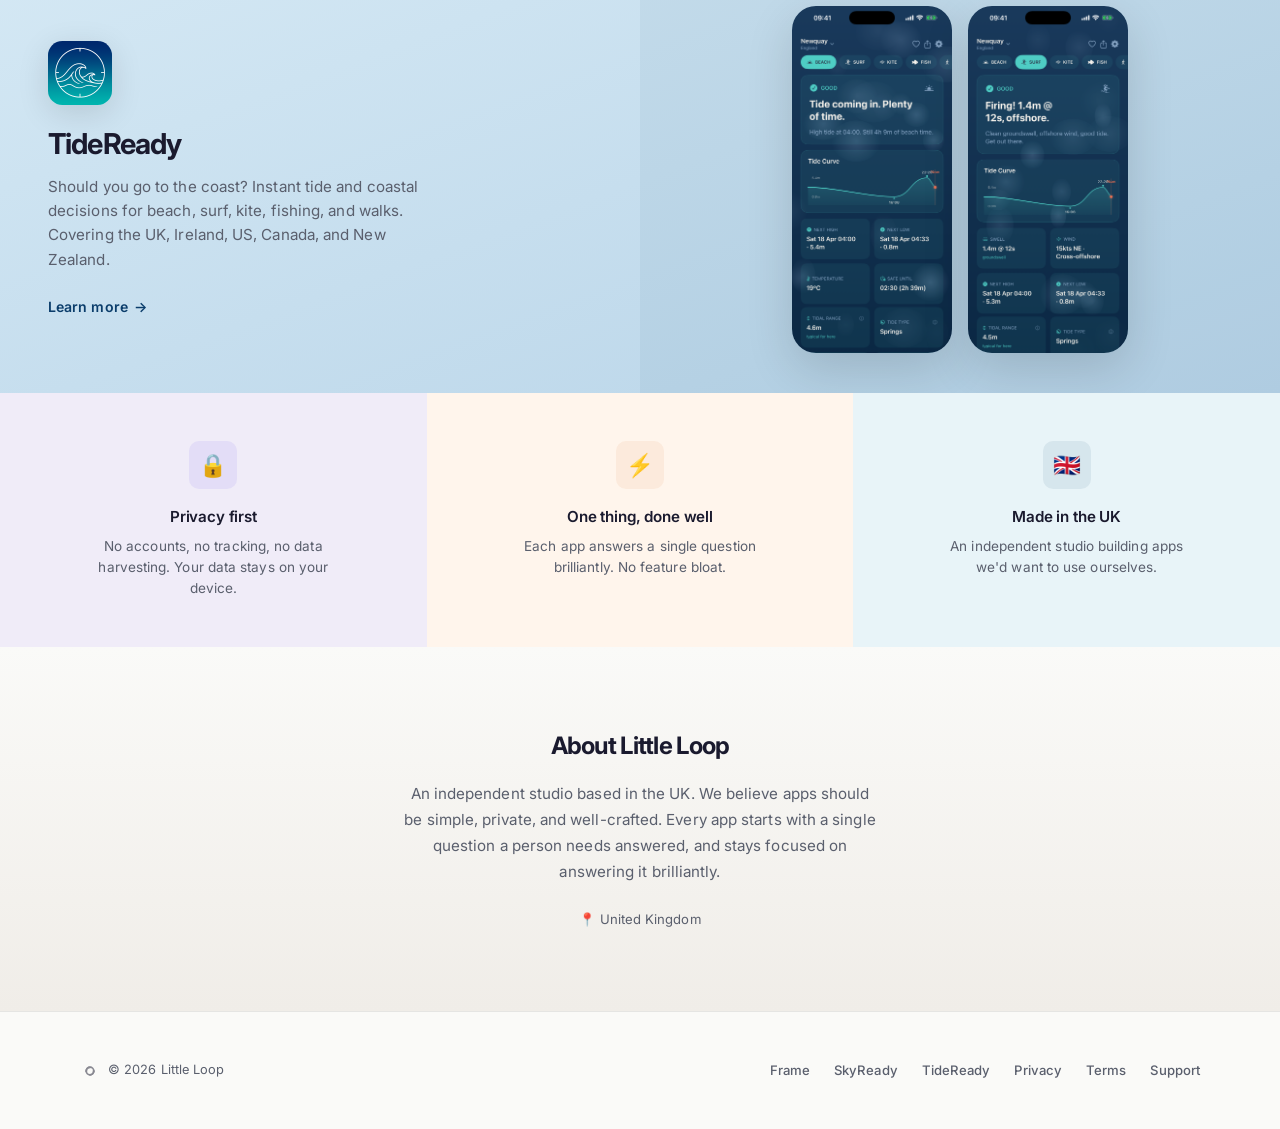
==== commit 4d8e5879: "Update TideReady page: safety features, free/pro tiers, Apple Watch, country coverage - Added rip cu" ====
--- a/index.html
+++ b/index.html
@@ -15,7 +15,7 @@
     <link rel="apple-touch-icon" sizes="180x180" href="apple-touch-icon.png">
     <link rel="canonical" href="https://littleloop.co.uk/">
     <script src="https://cdn.mxpnl.com/libs/mixpanel-2-latest.min.js"></script>
-    <script>mixpanel.init('7uvXLIbUCAmfiNXKXMEiI7FUbM247olG', {track_pageview: true});</script>
+    <script>mixpanel.init('REDACTED_ROTATED_KEY', {track_pageview: true});</script>
     <style>
         .home-hero {
             min-height: 72vh;
@@ -424,12 +424,12 @@
         <div class="app-panel-content">
             <img src="images/icon-tideready.png" alt="TideReady" class="app-icon-img app-icon-img-md" style="margin-bottom: var(--sp-2);">
             <h3>TideReady</h3>
-            <p>Should you go to the coast? Instant tide and coastal decisions for beach, surf, kite, fishing, and walks. UK and US coasts.</p>
+            <p>Should you go to the coast? Instant tide and coastal decisions for beach, surf, kite, fishing, and walks. Covering the UK, Ireland, US, Canada, and New Zealand.</p>
             <a href="tideready.html" class="app-panel-link" style="color: #0B3D6B;">Learn more <span>&rarr;</span></a>
         </div>
         <div class="app-panel-visual" style="background: rgba(11, 61, 107, 0.05);">
-            <div class="screenshot-item"><img src="images/tideready-beach.png" alt="TideReady beach mode" loading="lazy" width="1320" height="2868"></div>
-            <div class="screenshot-item"><img src="images/tideready-surf.png" alt="TideReady surf mode" loading="lazy" width="1320" height="2868"></div>
+            <div class="screenshot-item"><img src="images/tideready-beach.png" alt="TideReady beach mode with tide, wind, and water quality" loading="lazy" width="1320" height="2868"></div>
+            <div class="screenshot-item"><img src="images/tideready-surf.png" alt="TideReady surf mode with swell and conditions" loading="lazy" width="1320" height="2868"></div>
         </div>
     </div>
 
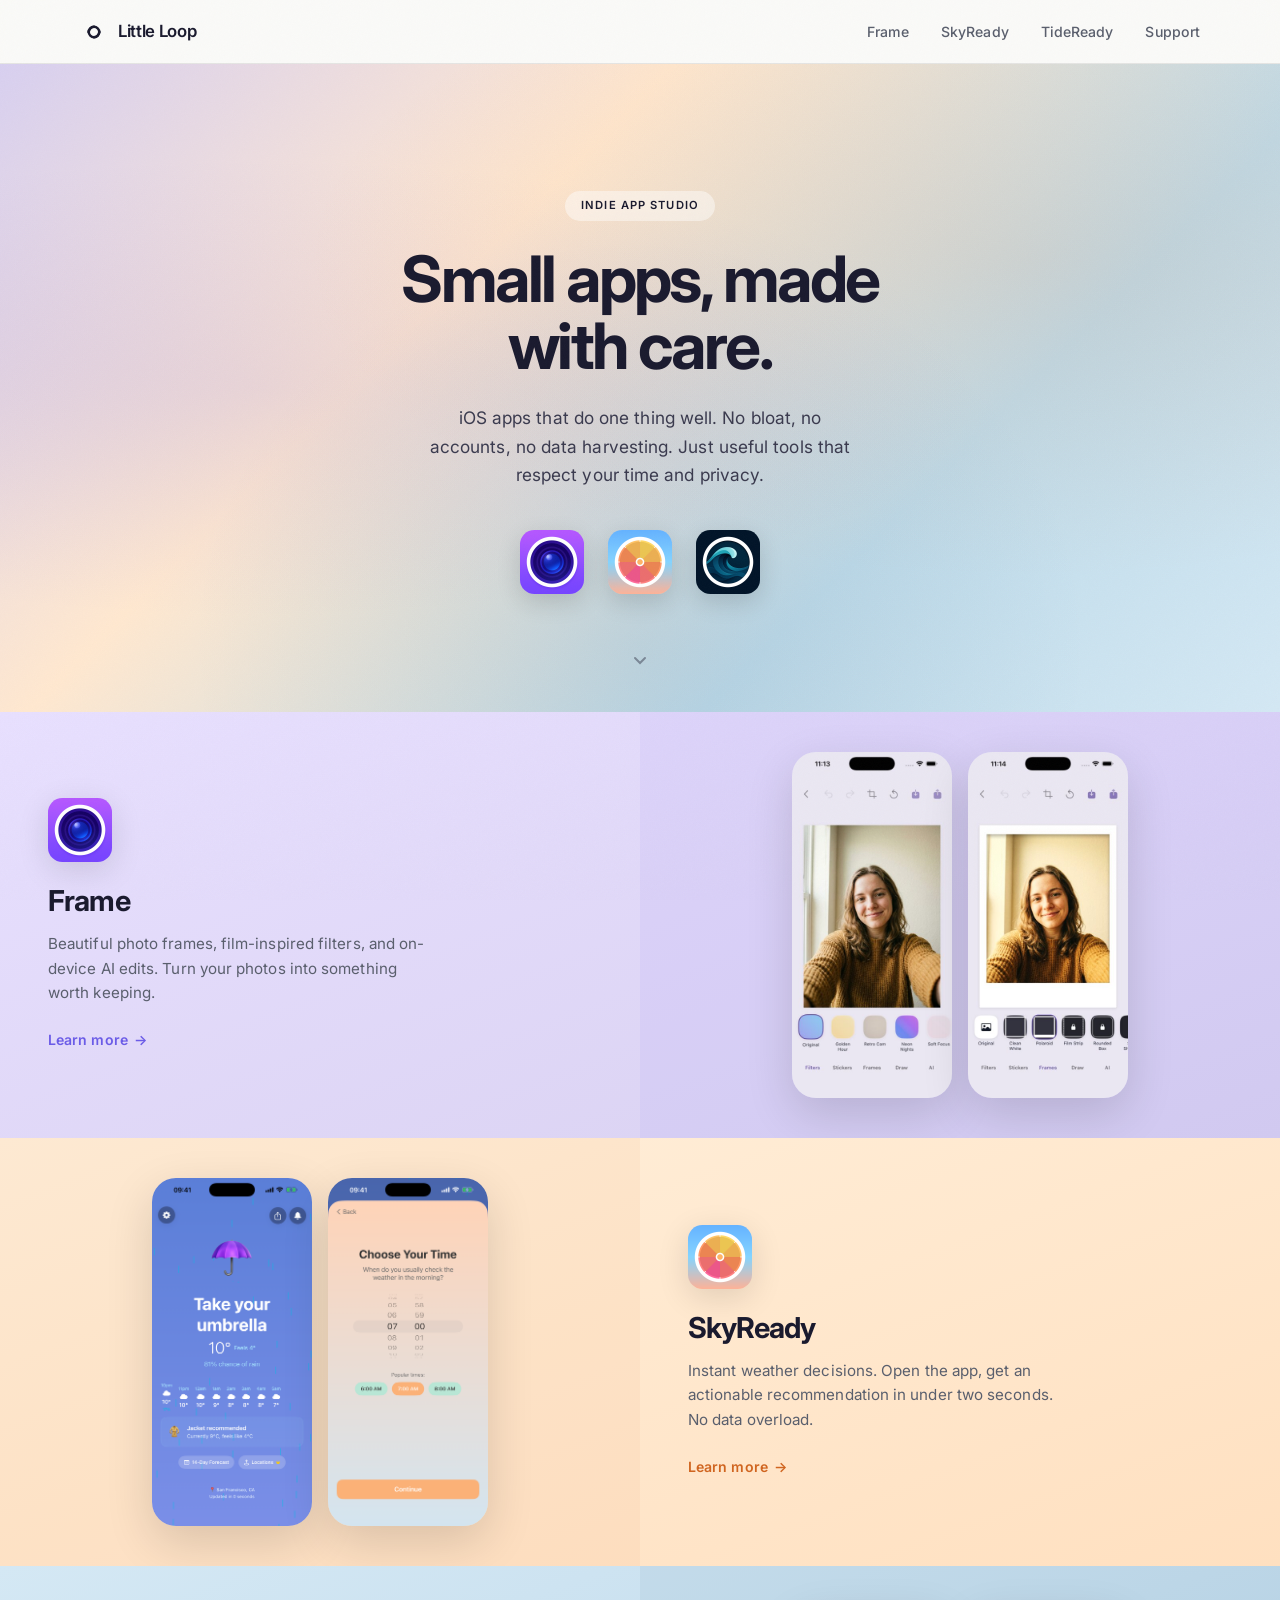
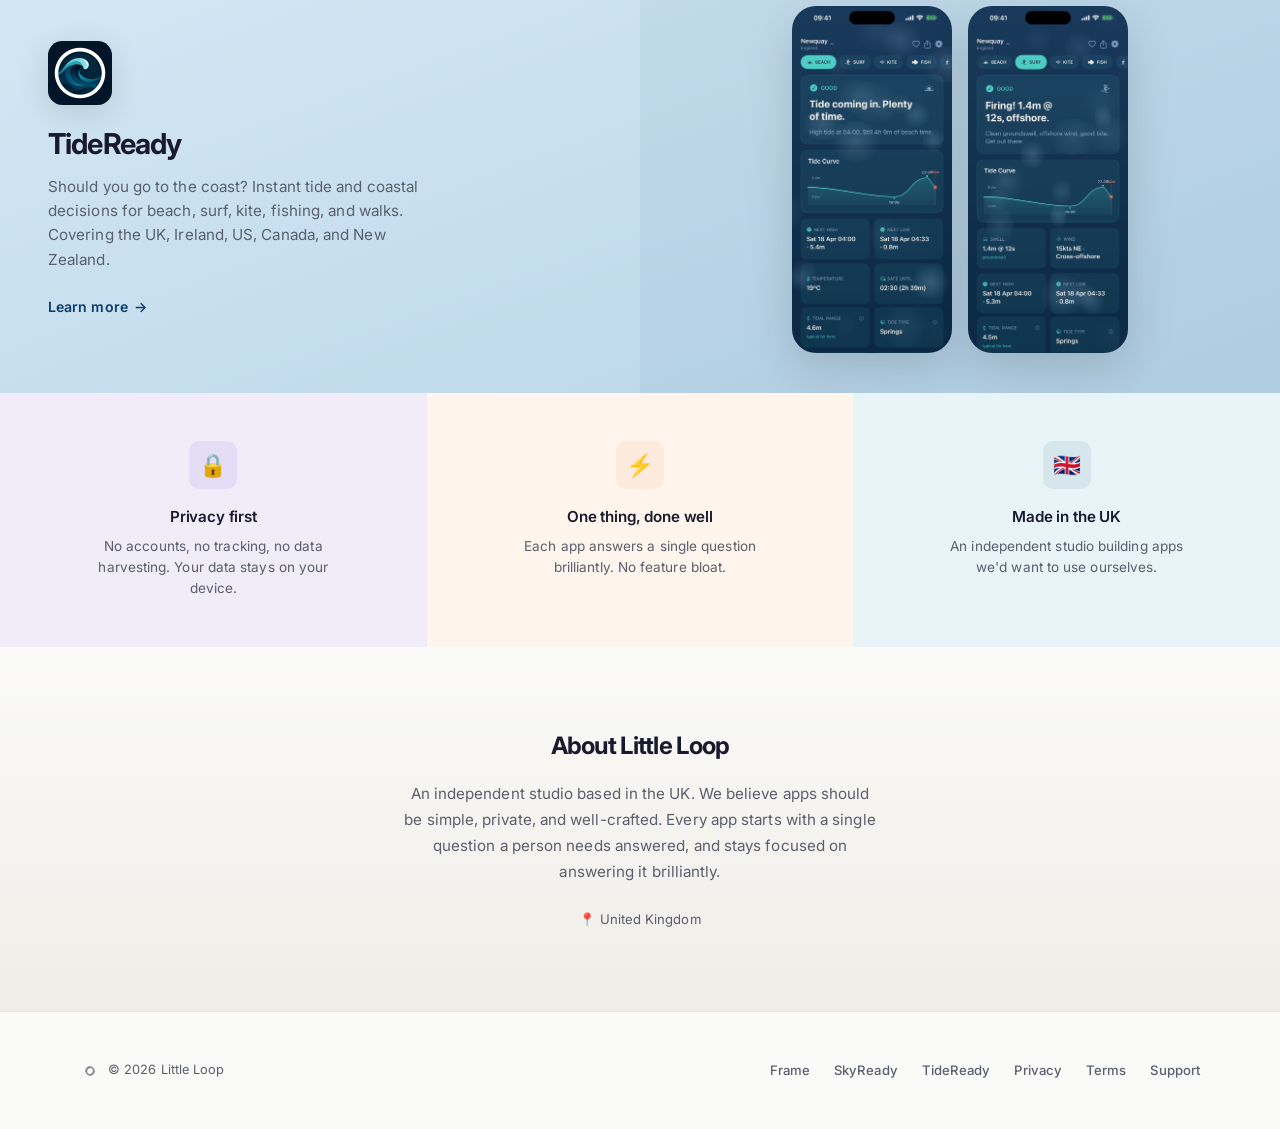
==== commit e347a79d: "Remove leaked NIWA API key from all pages Every page's mixpanel.init() was passing TideReady's NIWA " ====
--- a/index.html
+++ b/index.html
@@ -14,8 +14,6 @@
     <link rel="icon" type="image/png" sizes="16x16" href="favicon-16.png">
     <link rel="apple-touch-icon" sizes="180x180" href="apple-touch-icon.png">
     <link rel="canonical" href="https://littleloop.co.uk/">
-    <script src="https://cdn.mxpnl.com/libs/mixpanel-2-latest.min.js"></script>
-    <script>mixpanel.init('REDACTED_ROTATED_KEY', {track_pageview: true});</script>
     <style>
         .home-hero {
             min-height: 72vh;
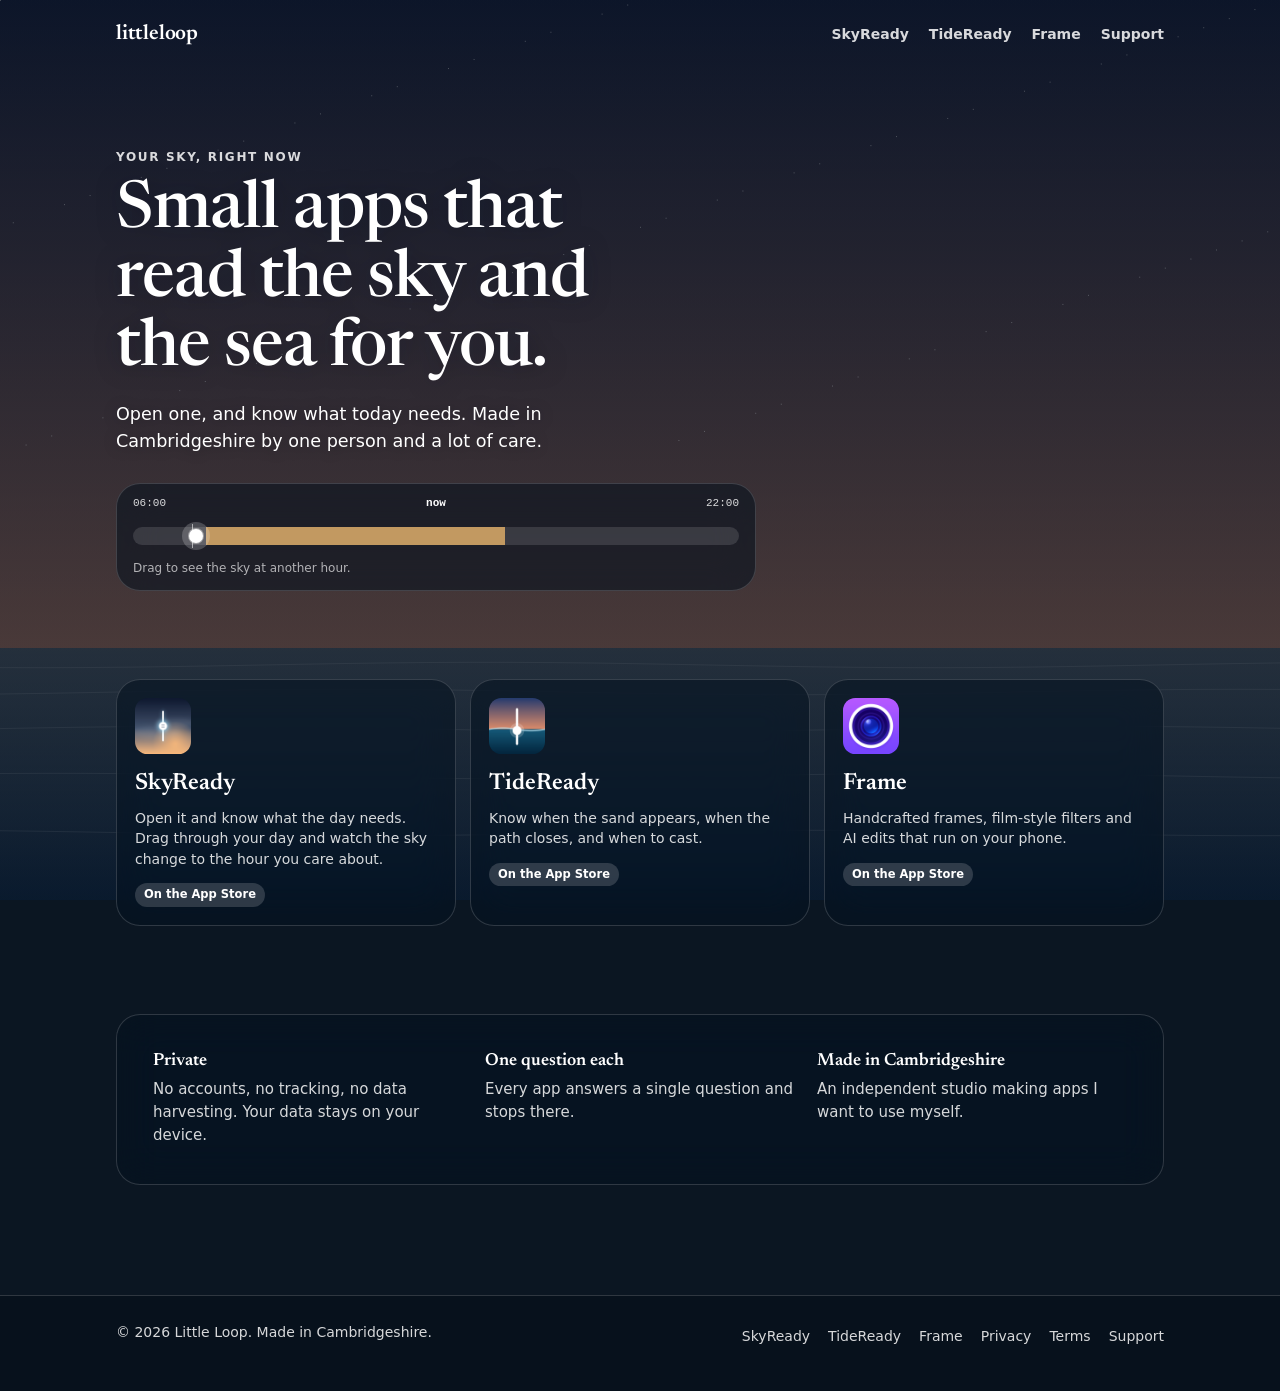
==== commit 1eac5010: "Live-sky pages for home, app, legal and support; recordings of SkyReady and TideReady" ====
--- a/index.html
+++ b/index.html
@@ -9,7 +9,11 @@
     <meta property="og:description" content="An indie app studio building thoughtful iOS apps that do one thing well.">
     <meta property="og:type" content="website">
     <meta name="twitter:card" content="summary_large_image">
+    <link rel="preconnect" href="https://fonts.googleapis.com">
+    <link rel="preconnect" href="https://fonts.gstatic.com" crossorigin>
+    <link rel="stylesheet" href="https://fonts.googleapis.com/css2?family=Newsreader:opsz,wght@6..72,500;6..72,600&display=swap">
     <link rel="stylesheet" href="styles.css">
+    <meta name="theme-color" content="#0b1622">
     <link rel="icon" type="image/png" sizes="32x32" href="favicon-32.png">
     <link rel="icon" type="image/png" sizes="16x16" href="favicon-16.png">
     <link rel="apple-touch-icon" sizes="180x180" href="apple-touch-icon.png">
@@ -349,147 +353,50 @@
     </style>
 </head>
 <body>
-
-    <nav class="nav">
-        <div class="nav-inner">
-            <a href="index.html" class="nav-brand">
-                <svg class="nav-logo" viewBox="0 0 32 32" fill="none" xmlns="http://www.w3.org/2000/svg">
-                    <path d="M10 16c0-3.3 2.7-6 6-6s6 2.7 6 6-2.7 6-6 6" stroke="currentColor" stroke-width="2.8" stroke-linecap="round" fill="none"/>
-                    <path d="M22 16c0 3.3-2.7 6-6 6s-6-2.7-6-6 2.7-6 6-6" stroke="currentColor" stroke-width="2.8" stroke-linecap="round" fill="none"/>
-                    <circle cx="10" cy="16" r="1.4" fill="currentColor"/>
-                    <circle cx="22" cy="16" r="1.4" fill="currentColor"/>
-                </svg>
-                <span class="nav-wordmark">Little Loop</span>
-            </a>
-            <button class="nav-toggle" onclick="document.querySelector('.nav-links').classList.toggle('open')" aria-label="Menu">
-                <span></span><span></span><span></span>
-            </button>
-            <ul class="nav-links">
-                <li><a href="frame.html">Frame</a></li>
-                <li><a href="skyready.html">SkyReady</a></li>
-                <li><a href="tideready.html">TideReady</a></li>
-                <li><a href="support.html">Support</a></li>
-            </ul>
-        </div>
-    </nav>
-
-    <section class="home-hero">
-        <div class="home-hero-content">
-            <div class="hero-badge">Indie App Studio</div>
-            <h1>Small apps, made with care.</h1>
-            <p class="subtitle">iOS apps that do one thing well. No bloat, no accounts, no data harvesting. Just useful tools that respect your time and privacy.</p>
-            <div class="hero-app-icons">
-                <a href="frame.html" class="hero-app-icon"><img src="images/icon-frame.png" alt="Frame app icon"></a>
-                <a href="skyready.html" class="hero-app-icon"><img src="images/icon-skyready.png" alt="SkyReady app icon"></a>
-                <a href="tideready.html" class="hero-app-icon"><img src="images/icon-tideready.png" alt="TideReady app icon"></a>
-            </div>
-        </div>
-        <div class="hero-scroll">
-            <svg width="24" height="24" viewBox="0 0 24 24" fill="none" stroke="currentColor" stroke-width="2" stroke-linecap="round"><path d="M7 10l5 5 5-5"/></svg>
-        </div>
-    </section>
-
-    <!-- Frame -->
-    <div class="app-panel fade-in" style="background: linear-gradient(160deg, #e8e0ff 0%, #d8d0f0 100%);">
-        <div class="app-panel-content">
-            <img src="images/icon-frame.png" alt="Frame" class="app-icon-img app-icon-img-md" style="margin-bottom: var(--sp-2);">
-            <h3>Frame</h3>
-            <p>Beautiful photo frames, film-inspired filters, and on-device AI edits. Turn your photos into something worth keeping.</p>
-            <a href="frame.html" class="app-panel-link" style="color: #6b5ce7;">Learn more <span>&rarr;</span></a>
-        </div>
-        <div class="app-panel-visual" style="background: rgba(107, 92, 231, 0.06);">
-            <div class="screenshot-item"><img src="images/frame-editor.jpg" alt="Frame editor" loading="lazy" width="400" height="865"></div>
-            <div class="screenshot-item"><img src="images/frame-frames.jpg" alt="Frame layouts" loading="lazy" width="400" height="865"></div>
-        </div>
+<canvas id="sky" aria-hidden="true"></canvas>
+<a class="skip" href="#main">Skip to content</a>
+<header class="nav"><div class="nav-in">
+    <a class="brand" href="index.html">littleloop</a>
+    <nav aria-label="Main"><a href="skyready.html">SkyReady</a><a href="tideready.html">TideReady</a><a href="frame.html">Frame</a><a href="support.html">Support</a></nav>
+</div></header>
+<main id="main">
+<section class="wrap hero">
+  <div class="copy">
+    <div class="kicker" id="sk">Your sky, right now</div>
+    <h1>Small apps that read the sky and the sea for you.</h1>
+    <p class="lede">Open one, and know what today needs. Made in Cambridgeshire by one person and a lot of care.</p>
+  </div>
+  <div class="band glass">
+    <div class="lab"><span>06:00</span><span id="stime">now</span><span>22:00</span></div>
+    <div class="track">
+      <div class="rail"><div class="day" id="sday"></div></div>
+      <i class="nowtick" id="snow"></i>
+      <input type="range" id="srange" min="6" max="22" step="0.25" value="12" aria-label="Drag through the day">
     </div>
-
-    <!-- SkyReady -->
-    <div class="app-panel app-panel-reverse fade-in" style="background: linear-gradient(160deg, #FFF0DC 0%, #FFE0C0 100%);">
-        <div class="app-panel-content">
-            <img src="images/icon-skyready.png" alt="SkyReady" class="app-icon-img app-icon-img-md" style="margin-bottom: var(--sp-2);">
-            <h3>SkyReady</h3>
-            <p>Instant weather decisions. Open the app, get an actionable recommendation in under two seconds. No data overload.</p>
-            <a href="skyready.html" class="app-panel-link" style="color: #d06520;">Learn more <span>&rarr;</span></a>
-        </div>
-        <div class="app-panel-visual" style="background: rgba(208, 101, 32, 0.05);">
-            <div class="screenshot-item"><img src="images/skyready-weather.png" alt="SkyReady weather" loading="lazy" width="1320" height="2868"></div>
-            <div class="screenshot-item"><img src="images/skyready-notification.png" alt="SkyReady notification" loading="lazy" width="1320" height="2868"></div>
-        </div>
-    </div>
-
-    <!-- TideReady -->
-    <div class="app-panel fade-in" style="background: linear-gradient(160deg, #d4e8f4 0%, #b8d4e8 100%);">
-        <div class="app-panel-content">
-            <img src="images/icon-tideready.png" alt="TideReady" class="app-icon-img app-icon-img-md" style="margin-bottom: var(--sp-2);">
-            <h3>TideReady</h3>
-            <p>Should you go to the coast? Instant tide and coastal decisions for beach, surf, kite, fishing, and walks. Covering the UK, Ireland, US, Canada, and New Zealand.</p>
-            <a href="tideready.html" class="app-panel-link" style="color: #0B3D6B;">Learn more <span>&rarr;</span></a>
-        </div>
-        <div class="app-panel-visual" style="background: rgba(11, 61, 107, 0.05);">
-            <div class="screenshot-item"><img src="images/tideready-beach.png" alt="TideReady beach mode with tide, wind, and water quality" loading="lazy" width="1320" height="2868"></div>
-            <div class="screenshot-item"><img src="images/tideready-surf.png" alt="TideReady surf mode with swell and conditions" loading="lazy" width="1320" height="2868"></div>
-        </div>
-    </div>
-
-    <!-- Values -->
-    <div class="values-strip fade-in">
-        <div class="value-item" style="background: #f0ecf8;">
-            <div class="value-icon" style="background: rgba(107,92,231,0.1);">🔒</div>
-            <h3>Privacy first</h3>
-            <p>No accounts, no tracking, no data harvesting. Your data stays on your device.</p>
-        </div>
-        <div class="value-item" style="background: #FFF5EC;">
-            <div class="value-icon" style="background: rgba(208,101,32,0.08);">⚡</div>
-            <h3>One thing, done well</h3>
-            <p>Each app answers a single question brilliantly. No feature bloat.</p>
-        </div>
-        <div class="value-item" style="background: #E8F4F8;">
-            <div class="value-icon" style="background: rgba(11,61,107,0.08);">🇬🇧</div>
-            <h3>Made in the UK</h3>
-            <p>An independent studio building apps we'd want to use ourselves.</p>
-        </div>
-    </div>
-
-    <!-- About -->
-    <div class="about-section">
-        <h2>About Little Loop</h2>
-        <p>An independent studio based in the UK. We believe apps should be simple, private, and well-crafted. Every app starts with a single question a person needs answered, and stays focused on answering it brilliantly.</p>
-        <div class="about-location">📍 United Kingdom</div>
-    </div>
-
-    <footer class="footer">
-        <div class="footer-inner">
-            <div class="footer-brand">
-                <svg width="20" height="20" viewBox="0 0 32 32" fill="none" xmlns="http://www.w3.org/2000/svg">
-                    <path d="M10 16c0-3.3 2.7-6 6-6s6 2.7 6 6-2.7 6-6 6" stroke="currentColor" stroke-width="2.8" stroke-linecap="round" fill="none"/>
-                    <path d="M22 16c0 3.3-2.7 6-6 6s-6-2.7-6-6 2.7-6 6-6" stroke="currentColor" stroke-width="2.8" stroke-linecap="round" fill="none"/>
-                    <circle cx="10" cy="16" r="1.4" fill="currentColor"/>
-                    <circle cx="22" cy="16" r="1.4" fill="currentColor"/>
-                </svg>
-                <span class="footer-copy">&copy; 2026 Little Loop</span>
-            </div>
-            <div class="footer-links">
-                <a href="frame.html">Frame</a>
-                <a href="skyready.html">SkyReady</a>
-                <a href="tideready.html">TideReady</a>
-                <a href="privacy.html">Privacy</a>
-                <a href="terms.html">Terms</a>
-                <a href="support.html">Support</a>
-            </div>
-        </div>
-    </footer>
-
-    <script>
-        const observer = new IntersectionObserver((entries) => {
-            entries.forEach((entry, i) => {
-                if (entry.isIntersecting) {
-                    setTimeout(() => entry.target.classList.add('visible'), i * 80);
-                    observer.unobserve(entry.target);
-                }
-            });
-        }, { threshold: 0.1 });
-        document.querySelectorAll('.fade-in').forEach(el => observer.observe(el));
-    </script>
-
+    <div class="hint">Drag to see the sky at another hour.</div>
+  </div>
+</section>
+
+<section class="wrap block">
+  <div class="apps">
+    <a class="app glass" href="skyready.html"><img src="images/icon-skyready.png" alt="" width="56" height="56"><b>SkyReady</b><span class="d">Open it and know what the day needs. Drag through your day and watch the sky change to the hour you care about.</span><span class="st">On the App Store</span></a>
+    <a class="app glass" href="tideready.html"><img src="images/icon-tideready.png" alt="" width="56" height="56"><b>TideReady</b><span class="d">Know when the sand appears, when the path closes, and when to cast.</span><span class="st">On the App Store</span></a>
+    <a class="app glass" href="frame.html"><img src="images/icon-frame.png" alt="" width="56" height="56"><b>Frame</b><span class="d">Handcrafted frames, film-style filters and AI edits that run on your phone.</span><span class="st">On the App Store</span></a>
+  </div>
+</section>
+
+<section class="wrap block">
+  <div class="glass panel pillars">
+    <div><h3>Private</h3><p>No accounts, no tracking, no data harvesting. Your data stays on your device.</p></div>
+    <div><h3>One question each</h3><p>Every app answers a single question and stops there.</p></div>
+    <div><h3>Made in Cambridgeshire</h3><p>An independent studio making apps I want to use myself.</p></div>
+  </div>
+</section>
+</main>
+<footer><div class="wrap">
+    <span class="copy">&copy; 2026 Little Loop. Made in Cambridgeshire.</span>
+    <nav aria-label="Footer"><a href="skyready.html">SkyReady</a><a href="tideready.html">TideReady</a><a href="frame.html">Frame</a><a href="privacy.html">Privacy</a><a href="terms.html">Terms</a><a href="support.html">Support</a></nav>
+</div></footer>
+<script src="sky.js"></script>
 </body>
 </html>
--- a/styles.css
+++ b/styles.css
@@ -1,794 +1,260 @@
-/* ══════════════════════════════════════════════
-   Little Loop — v4 — Final polish
-   ══════════════════════════════════════════════ */
-
-@import url('https://fonts.googleapis.com/css2?family=Inter:wght@400;500;600;700&display=swap');
+/* littleloop.co.uk: the live-sky language from SkyReady 3 and TideReady 2.
+   A sky painted on a fixed canvas (sky.js), a serif headline that says what to do,
+   glass panels on top. White text only ever sits on the veiled sky or on glass. */
+
+:root {
+    --serif: ui-serif, "New York", "Newsreader", Georgia, serif;
+    --sans: -apple-system, BlinkMacSystemFont, "SF Pro Text", "Segoe UI", system-ui, Roboto, sans-serif;
+    --mono: ui-monospace, "SF Mono", Menlo, Consolas, monospace;
+
+    --ink: #ffffff;
+    --ink-soft: rgba(255, 255, 255, 0.84);
+    --ink-faint: rgba(255, 255, 255, 0.66);
+    --glass: rgba(6, 18, 30, 0.58);
+    --glass-strong: rgba(6, 18, 30, 0.74);
+    --glass-line: rgba(255, 255, 255, 0.16);
+    --focus: #9fe3ff;
+
+    --max: 1080px;
+    --gutter: max(16px, env(safe-area-inset-left, 0px));
+    --gutter-r: max(16px, env(safe-area-inset-right, 0px));
+    --radius: 24px;
+}
 
 * { margin: 0; padding: 0; box-sizing: border-box; }
 
-:root {
-    --ll-bg: #FAFAF8;
-    --ll-bg-alt: #F3F3F0;
-    --ll-text: #1a1a2e;
-    --ll-text-secondary: #5a5f6d;
-    --ll-text-on-dark: #f0f0f0;
-    --ll-border: #e5e5e3;
-    --ll-accent: #4a4a5a;
-
-    --app-accent: var(--ll-accent);
-    --app-accent-dark: #333;
-    --app-bg-hero: var(--ll-bg-alt);
-    --app-bg-hero-gradient: var(--ll-bg-alt);
-    --app-accent-soft: #e5e5e3;
-    --app-accent-medium: #d5d5d3;
-    --app-feature-bg: #f5f5f3;
-
-    --max-width: 1120px;
-    --nav-height: 64px;
-    --radius: 16px;
-    --radius-sm: 10px;
-    --radius-lg: 24px;
-
-    /* 8px spacing scale */
-    --sp-1: 8px;
-    --sp-2: 16px;
-    --sp-3: 24px;
-    --sp-4: 32px;
-    --sp-5: 40px;
-    --sp-6: 48px;
-    --sp-8: 64px;
-    --sp-10: 80px;
-    --sp-12: 96px;
-    --sp-16: 128px;
-}
-
-/* ── App palettes ── */
-body.app-frame {
-    --app-accent: #6b5ce7;
-    --app-accent-dark: #4a3dba;
-    --app-bg-hero: #d8d0f0;
-    --app-bg-hero-gradient: linear-gradient(160deg, #e8e0ff 0%, #d8d0f0 40%, #c4b8e8 100%);
-    --app-accent-soft: rgba(107, 92, 231, 0.1);
-    --app-accent-medium: rgba(107, 92, 231, 0.18);
-    --app-feature-bg: #f0ecf8;
-}
-
-body.app-skyready {
-    --app-accent: #d06520;
-    --app-accent-dark: #b85518;
-    --app-bg-hero: #FFE8D0;
-    --app-bg-hero-gradient: linear-gradient(160deg, #FFF0DC 0%, #FFE0C0 40%, #FFD0A0 100%);
-    --app-accent-soft: rgba(208, 101, 32, 0.08);
-    --app-accent-medium: rgba(208, 101, 32, 0.15);
-    --app-feature-bg: #FFF5EC;
-}
-
-body.app-tideready {
-    --app-accent: #0B3D6B;
-    --app-accent-dark: #082d50;
-    --app-bg-hero: #c0dcea;
-    --app-bg-hero-gradient: linear-gradient(160deg, #d4e8f4 0%, #b8d4e8 40%, #8ebdd6 100%);
-    --app-accent-soft: rgba(11, 61, 107, 0.08);
-    --app-accent-medium: rgba(11, 61, 107, 0.15);
-    --app-feature-bg: #E8F4F8;
-}
+html { -webkit-text-size-adjust: 100%; }
 
 body {
-    font-family: 'Inter', -apple-system, BlinkMacSystemFont, 'SF Pro Display', 'Segoe UI', Roboto, sans-serif;
-    color: var(--ll-text);
-    background: var(--ll-bg);
+    min-height: 100vh;
+    background: #0b1622; /* shown if the canvas never paints */
+    color: var(--ink);
+    font-family: var(--sans);
+    font-size: 17px;
+    line-height: 1.55;
     -webkit-font-smoothing: antialiased;
-    line-height: 1.6;
-    letter-spacing: 0.005em;
-}
-
-/* Subtle noise texture overlay */
-body::after {
-    content: '';
+    overflow-x: hidden;
+}
+
+/* ── The sky ── */
+#sky {
     position: fixed;
-    inset: 0;
-    pointer-events: none;
-    z-index: 9999;
-    opacity: 0.025;
-    background-image: url("data:image/svg+xml,%3Csvg viewBox='0 0 256 256' xmlns='http://www.w3.org/2000/svg'%3E%3Cfilter id='n'%3E%3CfeTurbulence type='fractalNoise' baseFrequency='0.9' numOctaves='4' stitchTiles='stitch'/%3E%3C/filter%3E%3Crect width='100%25' height='100%25' filter='url(%23n)'/%3E%3C/svg%3E");
-    background-repeat: repeat;
-    background-size: 256px 256px;
-}
-
-/* ── Scroll animations ── */
-.fade-in {
-    opacity: 0;
-    transform: translateY(16px);
-    transition: opacity 0.5s ease-out, transform 0.5s ease-out;
-}
-
-.fade-in.visible {
-    opacity: 1;
-    transform: translateY(0);
-}
-
-/* ── Navigation ── */
-.nav {
-    position: sticky;
     top: 0;
-    z-index: 100;
-    background: rgba(250, 250, 248, 0.88);
-    backdrop-filter: blur(24px);
-    -webkit-backdrop-filter: blur(24px);
-    border-bottom: 1px solid var(--ll-border);
-    height: var(--nav-height);
+    left: 0;
+    width: 100%;
+    height: 100vh;
+    height: 100lvh;
+    z-index: -1;
+    display: block;
+}
+
+a { color: #bfe9ff; text-underline-offset: 3px; }
+a:hover { color: #fff; }
+:focus-visible { outline: 2px solid var(--focus); outline-offset: 3px; border-radius: 6px; }
+
+.skip {
+    position: absolute;
+    left: 16px;
+    top: -60px;
+    background: #fff;
+    color: #0b2233;
+    padding: 8px 14px;
+    border-radius: 10px;
+    z-index: 20;
+    font-weight: 600;
+}
+.skip:focus { top: 12px; }
+
+.wrap {
+    width: 100%;
+    max-width: var(--max);
+    margin: 0 auto;
+    padding-left: var(--gutter);
+    padding-right: var(--gutter-r);
+}
+
+/* ── Nav ── */
+.nav { padding-top: 18px; }
+.nav-in {
     display: flex;
-    align-items: center;
-    padding: 0 var(--sp-3);
-}
-
-.nav-inner {
-    max-width: var(--max-width);
-    width: 100%;
+    flex-wrap: wrap;
+    align-items: baseline;
+    justify-content: space-between;
+    gap: 6px 22px;
+    width: 100%;
+    max-width: var(--max);
     margin: 0 auto;
-    display: flex;
-    align-items: center;
-    justify-content: space-between;
-}
-
-.nav-brand {
-    display: flex;
-    align-items: center;
-    gap: 10px;
+    padding-left: var(--gutter);
+    padding-right: var(--gutter-r);
+}
+.brand {
+    font-family: var(--serif);
+    font-weight: 600;
+    font-size: 21px;
+    color: #fff;
     text-decoration: none;
-    color: var(--ll-text);
-}
-
-.nav-logo {
-    width: 28px;
-    height: 28px;
-}
-
-.nav-wordmark {
-    font-size: 1.05rem;
+    letter-spacing: -0.01em;
+}
+.nav nav { display: flex; flex-wrap: wrap; gap: 4px 20px; font-size: 14px; font-weight: 600; }
+.nav nav a { color: var(--ink-soft); text-decoration: none; padding: 6px 0; }
+.nav nav a:hover, .nav nav a[aria-current="page"] { color: #fff; }
+.nav nav a[aria-current="page"] { text-decoration: underline; text-underline-offset: 6px; text-decoration-thickness: 2px; }
+
+/* ── Type ── */
+h1, h2, h3, .serif { font-family: var(--serif); font-weight: 500; text-wrap: balance; }
+h1 {
+    font-size: clamp(2.1rem, 8vw, 3.6rem);
+    line-height: 1.05;
+    letter-spacing: -0.015em;
+    text-shadow: 0 1px 24px rgba(0, 20, 40, 0.35);
+}
+h2 { font-size: clamp(1.5rem, 4.6vw, 2.1rem); line-height: 1.12; letter-spacing: -0.01em; }
+h3 { font-size: 1.2rem; line-height: 1.2; font-weight: 600; }
+.kicker {
+    font-size: 12px;
+    letter-spacing: 0.14em;
+    text-transform: uppercase;
     font-weight: 600;
-    letter-spacing: -0.02em;
-}
-
-.nav-links {
-    display: flex;
-    gap: var(--sp-4);
-    list-style: none;
-}
-
-.nav-links a {
-    text-decoration: none;
-    color: var(--ll-text-secondary);
-    font-size: 0.88rem;
-    font-weight: 500;
-    transition: color 0.2s;
+    color: var(--ink-soft);
+}
+.lede { font-size: 1.1rem; color: #fff; max-width: 46ch; margin-top: 16px; text-shadow: 0 1px 14px rgba(0, 20, 40, 0.4); }
+.sub { color: var(--ink-soft); }
+
+/* ── Glass ── */
+.glass {
+    background: var(--glass);
+    backdrop-filter: blur(20px) saturate(1.3);
+    -webkit-backdrop-filter: blur(20px) saturate(1.3);
+    border: 1px solid var(--glass-line);
+    border-radius: var(--radius);
+}
+.panel { padding: clamp(20px, 4vw, 36px); }
+.stack > * + * { margin-top: 14px; }
+
+section.block { margin-top: clamp(48px, 9vw, 88px); }
+section.block > .head { max-width: 60ch; margin-bottom: 22px; }
+section.block > .head p { margin-top: 10px; color: var(--ink-soft); }
+
+/* ── Home hero ── */
+.hero { padding-top: clamp(40px, 9vw, 96px); }
+.hero .copy { max-width: 640px; }
+.hero h1 { margin-top: 12px; font-size: clamp(2.2rem, 8.4vw, 4.1rem); }
+.hero.app { display: grid; grid-template-columns: minmax(0, 1fr) minmax(0, 300px); gap: clamp(28px, 6vw, 72px); align-items: center; }
+.hero.app .appicon { width: 72px; height: 72px; border-radius: 22%; display: block; margin-bottom: 18px; box-shadow: 0 8px 28px rgba(0, 0, 0, 0.35); }
+
+/* The drag-through-the-day band */
+.band { margin-top: 28px; max-width: 640px; padding: 14px 16px 12px; }
+.band .lab { display: flex; justify-content: space-between; font: 500 11px/1 var(--mono); color: var(--ink-soft); }
+.band .lab #stime { color: #fff; font-weight: 700; }
+.track { position: relative; height: 34px; margin-top: 10px; }
+.track .rail { position: absolute; left: 0; right: 0; top: 8px; height: 18px; border-radius: 9px; background: rgba(255, 255, 255, 0.12); overflow: hidden; }
+.track .day { position: absolute; top: 0; bottom: 0; background: rgba(233, 180, 107, 0.78); }
+.track .nowtick { position: absolute; top: 5px; width: 1px; height: 24px; background: rgba(255, 255, 255, 0.55); }
+.track input { position: absolute; inset: 0; width: 100%; height: 100%; margin: 0; background: transparent; -webkit-appearance: none; appearance: none; cursor: ew-resize; touch-action: pan-y; }
+.track input::-webkit-slider-runnable-track { height: 34px; background: transparent; }
+.track input::-moz-range-track { height: 34px; background: transparent; }
+.track input::-webkit-slider-thumb {
+    -webkit-appearance: none; appearance: none;
+    width: 14px; height: 14px; margin-top: 10px; border-radius: 50%;
+    background: #fff; border: 0;
+    box-shadow: 0 0 0 7px rgba(255, 255, 255, 0.2), 0 0 0 1px rgba(255, 255, 255, 0.4);
+}
+.track input::-moz-range-thumb { width: 14px; height: 14px; border-radius: 50%; background: #fff; border: 0; box-shadow: 0 0 0 7px rgba(255, 255, 255, 0.2); }
+.track input:focus-visible { outline: 2px solid var(--focus); outline-offset: 2px; border-radius: 10px; }
+.band .hint { font-size: 12px; color: var(--ink-faint); margin-top: 6px; }
+
+/* ── App cards ── */
+.apps { display: grid; grid-template-columns: repeat(3, minmax(0, 1fr)); gap: 14px; }
+.app { display: block; padding: 18px; text-decoration: none; color: #fff; min-width: 0; transition: background 0.2s; }
+.app:hover { background: var(--glass-strong); color: #fff; }
+.app img { width: 56px; height: 56px; border-radius: 22%; display: block; }
+.app b { display: block; font-family: var(--serif); font-weight: 600; font-size: 1.45rem; margin-top: 12px; }
+.app span.d { display: block; font-size: 14px; color: var(--ink-soft); margin-top: 6px; line-height: 1.45; }
+.app .st { display: inline-block; margin-top: 14px; font-size: 11.5px; font-weight: 600; padding: 3px 9px; border-radius: 999px; background: rgba(255, 255, 255, 0.16); color: #fff; }
+
+.pillars { display: grid; grid-template-columns: repeat(3, minmax(0, 1fr)); gap: 22px; }
+.pillars h3 { font-size: 1.1rem; }
+.pillars p { color: var(--ink-soft); font-size: 15px; margin-top: 6px; }
+
+/* ── App pages ── */
+.phone {
     position: relative;
-    padding-bottom: 4px;
-}
-
-.nav-links a:hover {
-    color: var(--ll-text);
-}
-
-.nav-links a.active {
-    color: var(--ll-text);
-}
-
-.nav-links a.active::after {
-    content: '';
-    position: absolute;
-    bottom: -2px;
-    left: 0;
-    right: 0;
-    height: 2px;
-    background: var(--app-accent, var(--ll-text));
-    border-radius: 1px;
-}
-
-.nav-toggle {
-    display: none;
-    background: none;
-    border: none;
-    cursor: pointer;
-    padding: var(--sp-1);
-}
-
-.nav-toggle span {
-    display: block;
-    width: 20px;
-    height: 2px;
-    background: var(--ll-text);
-    margin: 5px 0;
-    transition: 0.3s;
-}
-
-/* ── Hero ── */
-.hero {
-    min-height: 72vh;
-    min-height: 72dvh;
-    display: flex;
-    flex-direction: column;
-    align-items: center;
-    justify-content: center;
-    text-align: center;
-    padding: var(--sp-10) var(--sp-3);
-    background: var(--app-bg-hero-gradient, var(--app-bg-hero));
-}
-
-.hero-badge {
-    display: inline-block;
-    font-size: 0.7rem;
-    font-weight: 600;
-    letter-spacing: 0.1em;
-    text-transform: uppercase;
-    color: var(--app-accent);
-    background: var(--app-accent-soft);
-    padding: 6px var(--sp-2);
-    border-radius: 100px;
-    margin-bottom: var(--sp-3);
-}
-
-.hero h1 {
-    font-size: clamp(2.4rem, 6vw, 3.6rem);
-    font-weight: 700;
-    letter-spacing: -0.04em;
-    line-height: 1.08;
-    margin-bottom: var(--sp-3);
-    max-width: 640px;
-}
-
-.hero .subtitle {
-    font-size: clamp(1rem, 2.5vw, 1.1rem);
-    color: var(--ll-text-secondary);
-    max-width: 460px;
-    line-height: 1.65;
-    margin-bottom: var(--sp-5);
-}
-
-/* ── Sections ── */
-.section {
-    padding: var(--sp-12) var(--sp-3);
-    max-width: var(--max-width);
+    width: 100%;
+    max-width: 280px;
     margin: 0 auto;
-}
-
-.section-alt {
-    background: var(--ll-bg-alt);
-}
-
-.section-coloured {
-    background: var(--app-feature-bg);
-}
-
-.section-accent {
-    background: var(--app-bg-hero);
-}
-
-.section-header {
-    text-align: center;
-    margin-bottom: var(--sp-6);
-}
-
-.section-header h2 {
-    font-size: clamp(1.6rem, 4vw, 2.2rem);
-    font-weight: 700;
-    letter-spacing: -0.03em;
-    margin-bottom: var(--sp-1);
-}
-
-.section-header p {
-    color: var(--ll-text-secondary);
-    max-width: 460px;
-    margin: 0 auto;
-    font-size: 0.95rem;
-}
-
-/* ── App icon images ── */
-.app-icon-img {
-    border-radius: 22.37%;
-    box-shadow: 0 8px 32px rgba(0, 0, 0, 0.12);
-}
-
-.app-icon-img-lg {
-    width: 96px;
-    height: 96px;
-    margin-bottom: var(--sp-2);
-}
-
-.app-icon-img-md {
-    width: 64px;
-    height: 64px;
-}
-
-.app-icon-img-sm {
-    width: 56px;
-    height: 56px;
-}
-
-/* ── App Detail Page ── */
-.app-hero {
-    display: flex;
-    flex-direction: column;
-    align-items: center;
-    gap: var(--sp-1);
-}
-
-.app-store-badge {
-    display: inline-flex;
-    align-items: center;
-    gap: var(--sp-1);
-    background: var(--ll-text);
-    color: white;
-    text-decoration: none;
-    padding: 12px var(--sp-3);
-    border-radius: var(--radius-sm);
-    font-size: 0.85rem;
-    font-weight: 500;
-    transition: opacity 0.2s;
-}
-
-.app-store-badge:hover {
-    opacity: 0.85;
-}
-
-.app-store-badge svg {
-    width: 20px;
-    height: 20px;
-}
-
-.coming-soon-badge {
-    display: inline-block;
-    font-size: 0.85rem;
-    font-weight: 600;
-    color: var(--app-accent);
-    background: var(--app-accent-soft);
-    padding: 10px var(--sp-3);
-    border-radius: var(--radius-sm);
-}
-
-/* ── Screenshot Showcase ── */
-.screenshot-showcase {
-    padding: var(--sp-8) var(--sp-3) var(--sp-10);
+    aspect-ratio: 9 / 19.5;
+    border-radius: 40px;
     overflow: hidden;
-}
-
-.screenshot-row {
-    display: flex;
-    justify-content: center;
-    gap: var(--sp-3);
-    max-width: var(--max-width);
-    margin: 0 auto;
-    flex-wrap: wrap;
-}
-
-.screenshot-item {
-    flex: 0 0 auto;
-    width: 200px;
-    border-radius: var(--radius-lg);
-    overflow: hidden;
-    box-shadow: 0 16px 48px rgba(0, 0, 0, 0.14);
-    transition: transform 0.4s ease;
-}
-
-.screenshot-item:hover {
-    transform: translateY(-8px) scale(1.02);
-}
-
-.screenshot-item img {
-    width: 100%;
-    height: auto;
-    display: block;
-}
-
-/* ── Features Grid ── */
-.features-grid {
-    display: grid;
-    grid-template-columns: repeat(auto-fit, minmax(240px, 1fr));
-    gap: var(--sp-3);
-    max-width: var(--max-width);
-    margin: 0 auto;
-    padding: 0 var(--sp-3);
-}
-
-.feature {
-    text-align: left;
-    padding: var(--sp-4);
-    background: white;
-    border-radius: var(--radius);
-    border: 1px solid var(--ll-border);
-    transition: transform 0.3s ease, box-shadow 0.3s ease;
-}
-
-.feature:hover {
-    transform: translateY(-2px);
-    box-shadow: 0 8px 24px rgba(0, 0, 0, 0.06);
-}
-
-.feature-coloured {
-    background: var(--app-accent-soft);
-    border-color: var(--app-accent-medium);
-}
-
-.feature-icon {
-    font-size: 1.5rem;
-    margin-bottom: var(--sp-2);
-    width: 40px;
-    height: 40px;
-    display: flex;
-    align-items: center;
-    justify-content: center;
-    background: var(--app-accent-soft);
-    border-radius: var(--radius-sm);
-}
-
-.feature h3 {
-    font-size: 0.95rem;
-    font-weight: 600;
-    margin-bottom: 6px;
-    letter-spacing: -0.01em;
-}
-
-.feature p {
-    color: var(--ll-text-secondary);
-    font-size: 0.88rem;
-    line-height: 1.55;
-}
-
-/* ── Pullquote / accent section ── */
-.pullquote-section {
-    padding: var(--sp-10) var(--sp-3);
-    text-align: center;
-    background: var(--app-feature-bg);
-}
-
-.pullquote-section blockquote {
-    font-size: clamp(1.2rem, 3vw, 1.6rem);
-    font-weight: 600;
-    letter-spacing: -0.02em;
-    line-height: 1.4;
-    max-width: 560px;
-    margin: 0 auto var(--sp-2);
-    color: var(--app-accent);
-}
-
-.pullquote-section cite {
-    font-style: normal;
-    font-size: 0.88rem;
-    color: var(--ll-text-secondary);
-}
-
-/* ── Closing CTA ── */
-.closing-cta {
-    text-align: center;
-    padding: var(--sp-10) var(--sp-3);
-    background: var(--app-bg-hero);
-}
-
-.closing-cta h2 {
-    font-size: clamp(1.4rem, 3.5vw, 1.8rem);
-    font-weight: 700;
-    letter-spacing: -0.03em;
-    margin-bottom: var(--sp-2);
-}
-
-.closing-cta p {
-    font-size: 0.95rem;
-    color: var(--ll-text-secondary);
-    max-width: 420px;
-    margin: 0 auto var(--sp-4);
-    line-height: 1.6;
-}
-
-/* ── Legal pages ── */
-.legal {
-    max-width: 680px;
-    margin: 0 auto;
-    padding: var(--sp-8) var(--sp-3) var(--sp-10);
-}
-
-.legal h1 {
-    font-size: clamp(1.6rem, 4vw, 2.2rem);
-    font-weight: 700;
-    letter-spacing: -0.03em;
-    margin-bottom: var(--sp-1);
-}
-
-.legal .last-updated {
-    color: var(--ll-text-secondary);
-    font-size: 0.85rem;
-    margin-bottom: var(--sp-5);
-}
-
-.legal h2 {
-    font-size: 1.15rem;
-    font-weight: 600;
-    margin-top: var(--sp-5);
-    margin-bottom: var(--sp-2);
-}
-
-.legal h3 {
-    font-size: 1rem;
-    font-weight: 600;
-    margin-top: var(--sp-3);
-    margin-bottom: var(--sp-1);
-}
-
-.legal p, .legal li {
-    color: var(--ll-text-secondary);
-    font-size: 0.92rem;
-    line-height: 1.7;
-    margin-bottom: var(--sp-2);
-}
-
-.legal ul {
-    padding-left: 20px;
-    margin-bottom: var(--sp-2);
-}
-
-/* ── Support page ── */
-.support-content {
-    max-width: 560px;
-    margin: 0 auto;
-    text-align: center;
-    padding: var(--sp-8) var(--sp-3) var(--sp-10);
-}
-
-.support-content h1 {
-    font-size: clamp(1.6rem, 4vw, 2.2rem);
-    font-weight: 700;
-    letter-spacing: -0.03em;
-    margin-bottom: var(--sp-2);
-}
-
-.support-content > p {
-    color: var(--ll-text-secondary);
-    font-size: 1rem;
-    margin-bottom: var(--sp-5);
-}
-
-.support-email {
-    display: inline-block;
-    font-size: 1.05rem;
-    font-weight: 600;
-    color: var(--ll-accent);
-    text-decoration: none;
-    padding: var(--sp-2) var(--sp-4);
-    background: var(--ll-bg-alt);
-    border-radius: var(--radius-sm);
-    border: 1px solid var(--ll-border);
-    transition: background 0.2s;
-}
-
-.support-email:hover {
-    background: var(--ll-border);
-}
-
-.support-apps {
-    margin-top: var(--sp-6);
-}
-
-.support-apps h2 {
-    font-size: 1.05rem;
-    font-weight: 600;
-    margin-bottom: var(--sp-3);
-}
-
-.support-app-list {
-    display: flex;
-    justify-content: center;
-    gap: var(--sp-3);
-    flex-wrap: wrap;
-}
-
-.support-app-list a {
-    text-decoration: none;
-    color: var(--ll-text-secondary);
-    font-size: 0.88rem;
-    font-weight: 500;
-    padding: 10px 20px;
-    border-radius: var(--radius-sm);
-    border: 1px solid var(--ll-border);
-    transition: color 0.2s, border-color 0.2s;
-}
-
-.support-app-list a:hover {
-    color: var(--ll-text);
-    border-color: var(--ll-text-secondary);
-}
+    border: 6px solid #0b0f13;
+    background: #0b1622;
+    box-shadow: 0 26px 56px -20px rgba(0, 10, 25, 0.7);
+}
+.phone video, .phone img { position: absolute; inset: 0; width: 100%; height: 100%; object-fit: cover; display: block; }
+.vcap { text-align: center; font-size: 12px; color: var(--ink-soft); margin-top: 10px; }
+
+.badge {
+    display: inline-flex; align-items: center; gap: 8px;
+    margin-top: 24px; padding: 12px 20px; border-radius: 14px;
+    background: #fff; color: #0b1e30; font-weight: 700; font-size: 15px; text-decoration: none;
+}
+.badge:hover { background: #e9f6ff; color: #0b1e30; }
+.badge svg { width: 18px; height: 18px; fill: currentColor; }
+
+.grid { display: grid; gap: 14px; grid-template-columns: repeat(auto-fit, minmax(min(100%, 240px), 1fr)); }
+.card { padding: 20px; }
+.card h3 { margin-bottom: 6px; }
+.card p { color: var(--ink-soft); font-size: 15px; }
+
+.prose p + p { margin-top: 14px; }
+.prose { max-width: 68ch; color: var(--ink-soft); }
+.prose strong { color: #fff; }
+
+.quote { text-align: center; padding: clamp(28px, 6vw, 56px) clamp(20px, 4vw, 40px); }
+.quote blockquote { font-family: var(--serif); font-size: clamp(1.5rem, 5vw, 2.3rem); line-height: 1.15; text-wrap: balance; }
+.quote cite { display: block; font-style: normal; color: var(--ink-soft); margin: 14px auto 0; max-width: 52ch; font-size: 15px; }
+
+.closing { text-align: center; padding: clamp(32px, 6vw, 56px) 20px; }
+.closing img { width: 64px; height: 64px; border-radius: 22%; margin: 0 auto 16px; display: block; }
+.closing p { color: var(--ink-soft); max-width: 52ch; margin: 10px auto 0; }
+
+.shots { display: grid; grid-template-columns: repeat(3, minmax(0, 1fr)); gap: 14px; }
+.shots .phone { max-width: 240px; }
+
+/* ── Legal + support ── */
+.page { padding-top: clamp(32px, 7vw, 64px); }
+.legal, .support { max-width: 760px; margin: 0 auto; padding: clamp(22px, 5vw, 44px); background: var(--glass-strong); }
+.legal h1, .support h1 { font-size: clamp(2rem, 7vw, 2.8rem); }
+.legal .last-updated { font-size: 14px; color: var(--ink-faint); margin: 8px 0 24px; }
+.legal h2 { font-size: 1.45rem; margin: 34px 0 10px; }
+.legal h3 { font-size: 1.1rem; margin: 22px 0 8px; }
+.legal p, .legal li, .support p { color: var(--ink-soft); font-size: 16px; line-height: 1.65; }
+.legal p, .support p { margin-top: 12px; }
+.legal ul, .legal ol { margin: 10px 0 0 1.2em; }
+.legal li + li { margin-top: 6px; }
+.legal strong, .support strong { color: #fff; }
+.legal table { width: 100%; border-collapse: collapse; margin-top: 14px; font-size: 15px; display: block; overflow-x: auto; }
+.legal th, .legal td { text-align: left; padding: 10px 12px; border-bottom: 1px solid var(--glass-line); vertical-align: top; color: var(--ink-soft); }
+.legal th { color: #fff; }
+.email { display: inline-block; margin-top: 18px; font-family: var(--serif); font-size: clamp(1.2rem, 5vw, 1.7rem); color: #fff; overflow-wrap: anywhere; }
+.note { margin-top: 36px; padding: 20px; border-radius: 16px; background: rgba(255, 255, 255, 0.08); border: 1px solid var(--glass-line); }
+.note h2 { font-size: 1.1rem; font-family: var(--sans); font-weight: 700; }
 
 /* ── Footer ── */
-.footer {
-    border-top: 1px solid var(--ll-border);
-    padding: var(--sp-6) var(--sp-3);
-}
-
-.footer-inner {
-    max-width: var(--max-width);
-    margin: 0 auto;
-    display: flex;
-    justify-content: space-between;
-    align-items: center;
-}
-
-.footer-brand {
-    display: flex;
-    align-items: center;
-    gap: var(--sp-1);
-}
-
-.footer-brand svg {
-    width: 20px;
-    height: 20px;
-    opacity: 0.5;
-}
-
-.footer-copy {
-    color: var(--ll-text-secondary);
-    font-size: 0.8rem;
-}
-
-.footer-links {
-    display: flex;
-    gap: var(--sp-3);
-    flex-wrap: wrap;
-}
-
-.footer-links a {
-    color: var(--ll-text-secondary);
-    text-decoration: none;
-    font-size: 0.82rem;
-    font-weight: 500;
-    transition: color 0.2s;
-}
-
-.footer-links a:hover {
-    color: var(--ll-text);
-}
-
-/* ── Company intro ── */
-.company-intro {
-    text-align: center;
-    max-width: 520px;
-    margin: 0 auto;
-    padding: 0 var(--sp-3);
-}
-
-.company-intro p {
-    color: var(--ll-text-secondary);
-    font-size: 0.95rem;
-    line-height: 1.7;
-}
-
-/* ── Dark mode ── */
-@media (prefers-color-scheme: dark) {
-    :root {
-        --ll-bg: #121218;
-        --ll-bg-alt: #1a1a22;
-        --ll-text: #e8e8ec;
-        --ll-text-secondary: #9a9aaa;
-        --ll-border: #2a2a35;
-        --ll-accent: #b0b0c0;
-    }
-
-    body.app-frame {
-        --app-bg-hero: #1e1a2e;
-        --app-bg-hero-gradient: linear-gradient(160deg, #1e1a30 0%, #1a1828 40%, #161420 100%);
-        --app-accent-soft: rgba(107, 92, 231, 0.15);
-        --app-accent-medium: rgba(107, 92, 231, 0.25);
-        --app-feature-bg: #1a1828;
-    }
-
-    body.app-skyready {
-        --app-bg-hero: #221a12;
-        --app-bg-hero-gradient: linear-gradient(160deg, #251c14 0%, #201810 40%, #1a140c 100%);
-        --app-accent-soft: rgba(208, 101, 32, 0.12);
-        --app-accent-medium: rgba(208, 101, 32, 0.2);
-        --app-feature-bg: #1e1610;
-    }
-
-    body.app-tideready {
-        --app-bg-hero: #0c1a28;
-        --app-bg-hero-gradient: linear-gradient(160deg, #101e2e 0%, #0c1824 40%, #08121c 100%);
-        --app-accent-soft: rgba(11, 61, 107, 0.15);
-        --app-accent-medium: rgba(11, 61, 107, 0.25);
-        --app-feature-bg: #0e1820;
-    }
-
-    .nav {
-        background: rgba(18, 18, 24, 0.88);
-        border-bottom-color: var(--ll-border);
-    }
-
-    .feature {
-        background: var(--ll-bg-alt);
-    }
-
-    .app-store-badge {
-        background: #e8e8ec;
-        color: #121218;
-    }
-
-    .app-store-badge svg {
-        fill: #121218;
-    }
-
-    .support-email {
-        color: var(--ll-text);
-        background: var(--ll-bg-alt);
-        border-color: var(--ll-border);
-    }
-
-    body::after {
-        opacity: 0.03;
-    }
-
-    .screenshot-item {
-        box-shadow: 0 16px 48px rgba(0, 0, 0, 0.3);
-    }
-}
-
-/* ── Responsive ── */
-@media (max-width: 640px) {
-    .nav-links {
-        display: none;
-        position: absolute;
-        top: var(--nav-height);
-        left: 0;
-        right: 0;
-        background: rgba(250, 250, 248, 0.98);
-
-        backdrop-filter: blur(24px);
-        -webkit-backdrop-filter: blur(24px);
-        flex-direction: column;
-        padding: var(--sp-2) var(--sp-3);
-        gap: var(--sp-2);
-        border-bottom: 1px solid var(--ll-border);
-    }
-
-    .nav-links.open {
-        display: flex;
-    }
-
-    .nav-toggle {
-        display: block;
-    }
-
-    .hero {
-        min-height: 56vh;
-        min-height: 56dvh;
-        padding: var(--sp-8) var(--sp-3);
-    }
-
-    .features-grid {
-        grid-template-columns: 1fr;
-        gap: var(--sp-2);
-    }
-
-    .section {
-        padding: var(--sp-8) var(--sp-3);
-    }
-
-    .screenshot-row {
-        gap: var(--sp-2);
-    }
-
-    .screenshot-item {
-        width: 140px;
-    }
-
-    .footer-inner {
-        flex-direction: column;
-        gap: var(--sp-3);
-        text-align: center;
-    }
-
-    .footer-links {
-        justify-content: center;
-    }
-}
-
-@media (prefers-color-scheme: dark) and (max-width: 640px) {
-    .nav-links {
-        background: rgba(18, 18, 24, 0.98);
-    }
-}
+footer { margin-top: clamp(56px, 10vw, 110px); padding: 26px 0 40px; border-top: 1px solid var(--glass-line); background: rgba(4, 12, 22, 0.5); }
+footer .wrap { display: flex; flex-wrap: wrap; justify-content: space-between; gap: 12px 24px; font-size: 14px; }
+footer .copy { color: var(--ink-soft); }
+footer nav { display: flex; flex-wrap: wrap; gap: 6px 18px; }
+footer nav a { color: var(--ink-soft); text-decoration: none; padding: 4px 0; }
+footer nav a:hover { color: #fff; }
+
+/* ── Narrow ── */
+@media (max-width: 820px) {
+    .apps, .pillars, .shots { grid-template-columns: minmax(0, 1fr); }
+    .hero.app { grid-template-columns: minmax(0, 1fr); }
+    .hero.app .phone-col { order: 2; }
+    .shots .phone { max-width: 260px; }
+}
+
+@media (prefers-reduced-motion: reduce) {
+    * { transition: none !important; }
+}
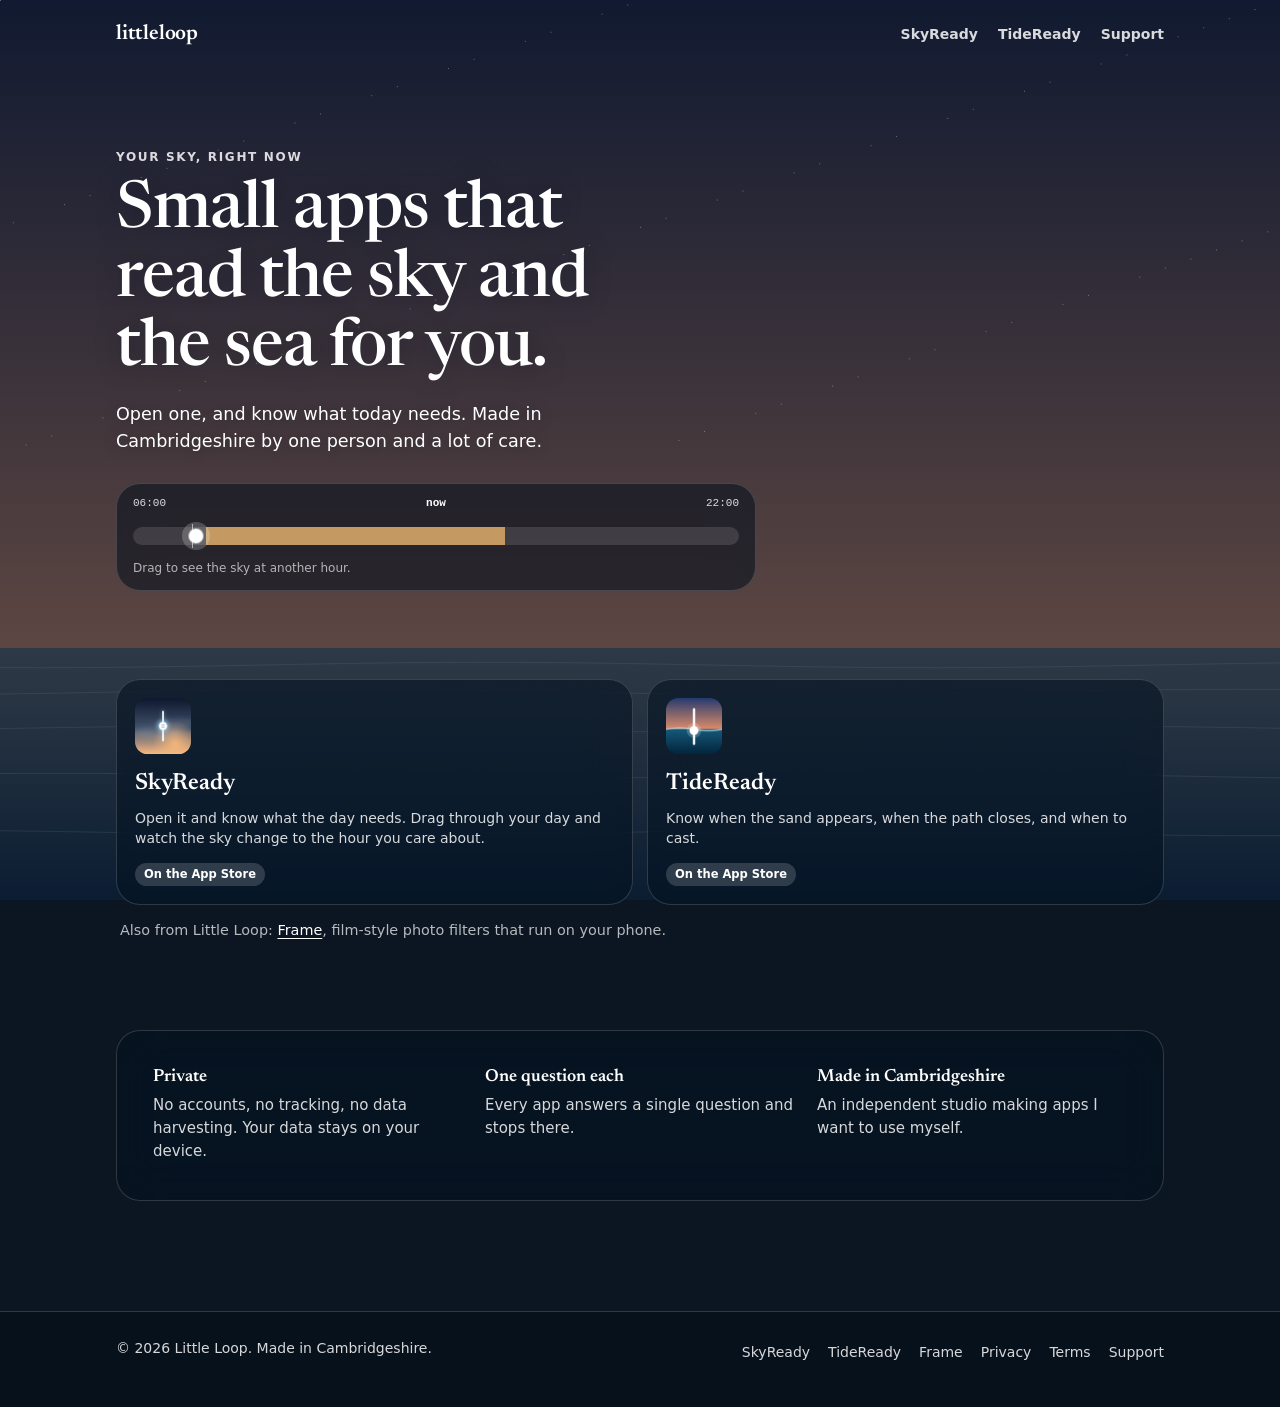
==== commit c7f669ea: "Home: SkyReady and TideReady lead; Frame moves to an 'also from' line and out of the top nav Co-Auth" ====
--- a/index.html
+++ b/index.html
@@ -4,7 +4,7 @@
     <meta charset="UTF-8">
     <meta name="viewport" content="width=device-width, initial-scale=1.0">
     <title>Little Loop | Small apps, made with care</title>
-    <meta name="description" content="Little Loop is an indie app studio building thoughtful iOS apps. Frame, SkyReady, and TideReady.">
+    <meta name="description" content="Little Loop is an indie app studio building thoughtful iOS apps. SkyReady and TideReady.">
     <meta property="og:title" content="Little Loop — Small apps, made with care">
     <meta property="og:description" content="An indie app studio building thoughtful iOS apps that do one thing well.">
     <meta property="og:type" content="website">
@@ -357,7 +357,7 @@
 <a class="skip" href="#main">Skip to content</a>
 <header class="nav"><div class="nav-in">
     <a class="brand" href="index.html">littleloop</a>
-    <nav aria-label="Main"><a href="skyready.html">SkyReady</a><a href="tideready.html">TideReady</a><a href="frame.html">Frame</a><a href="support.html">Support</a></nav>
+    <nav aria-label="Main"><a href="skyready.html">SkyReady</a><a href="tideready.html">TideReady</a><a href="support.html">Support</a></nav>
 </div></header>
 <main id="main">
 <section class="wrap hero">
@@ -381,8 +381,8 @@
   <div class="apps">
     <a class="app glass" href="skyready.html"><img src="images/icon-skyready.png" alt="" width="56" height="56"><b>SkyReady</b><span class="d">Open it and know what the day needs. Drag through your day and watch the sky change to the hour you care about.</span><span class="st">On the App Store</span></a>
     <a class="app glass" href="tideready.html"><img src="images/icon-tideready.png" alt="" width="56" height="56"><b>TideReady</b><span class="d">Know when the sand appears, when the path closes, and when to cast.</span><span class="st">On the App Store</span></a>
-    <a class="app glass" href="frame.html"><img src="images/icon-frame.png" alt="" width="56" height="56"><b>Frame</b><span class="d">Handcrafted frames, film-style filters and AI edits that run on your phone.</span><span class="st">On the App Store</span></a>
   </div>
+  <p class="also">Also from Little Loop: <a href="frame.html">Frame</a>, film-style photo filters that run on your phone.</p>
 </section>
 
 <section class="wrap block">
--- a/styles.css
+++ b/styles.css
@@ -33,7 +33,6 @@
     font-size: 17px;
     line-height: 1.55;
     -webkit-font-smoothing: antialiased;
-    overflow-x: hidden;
 }
 
 /* ── The sky ── */
@@ -164,7 +163,9 @@
 .band .hint { font-size: 12px; color: var(--ink-faint); margin-top: 6px; }
 
 /* ── App cards ── */
-.apps { display: grid; grid-template-columns: repeat(3, minmax(0, 1fr)); gap: 14px; }
+.apps { display: grid; grid-template-columns: repeat(2, minmax(0, 1fr)); gap: 14px; }
+.also { margin: 14px 4px 0; font-size: 0.9rem; color: rgba(255, 255, 255, 0.7); }
+.also a { color: #fff; }
 .app { display: block; padding: 18px; text-decoration: none; color: #fff; min-width: 0; transition: background 0.2s; }
 .app:hover { background: var(--glass-strong); color: #fff; }
 .app img { width: 56px; height: 56px; border-radius: 22%; display: block; }
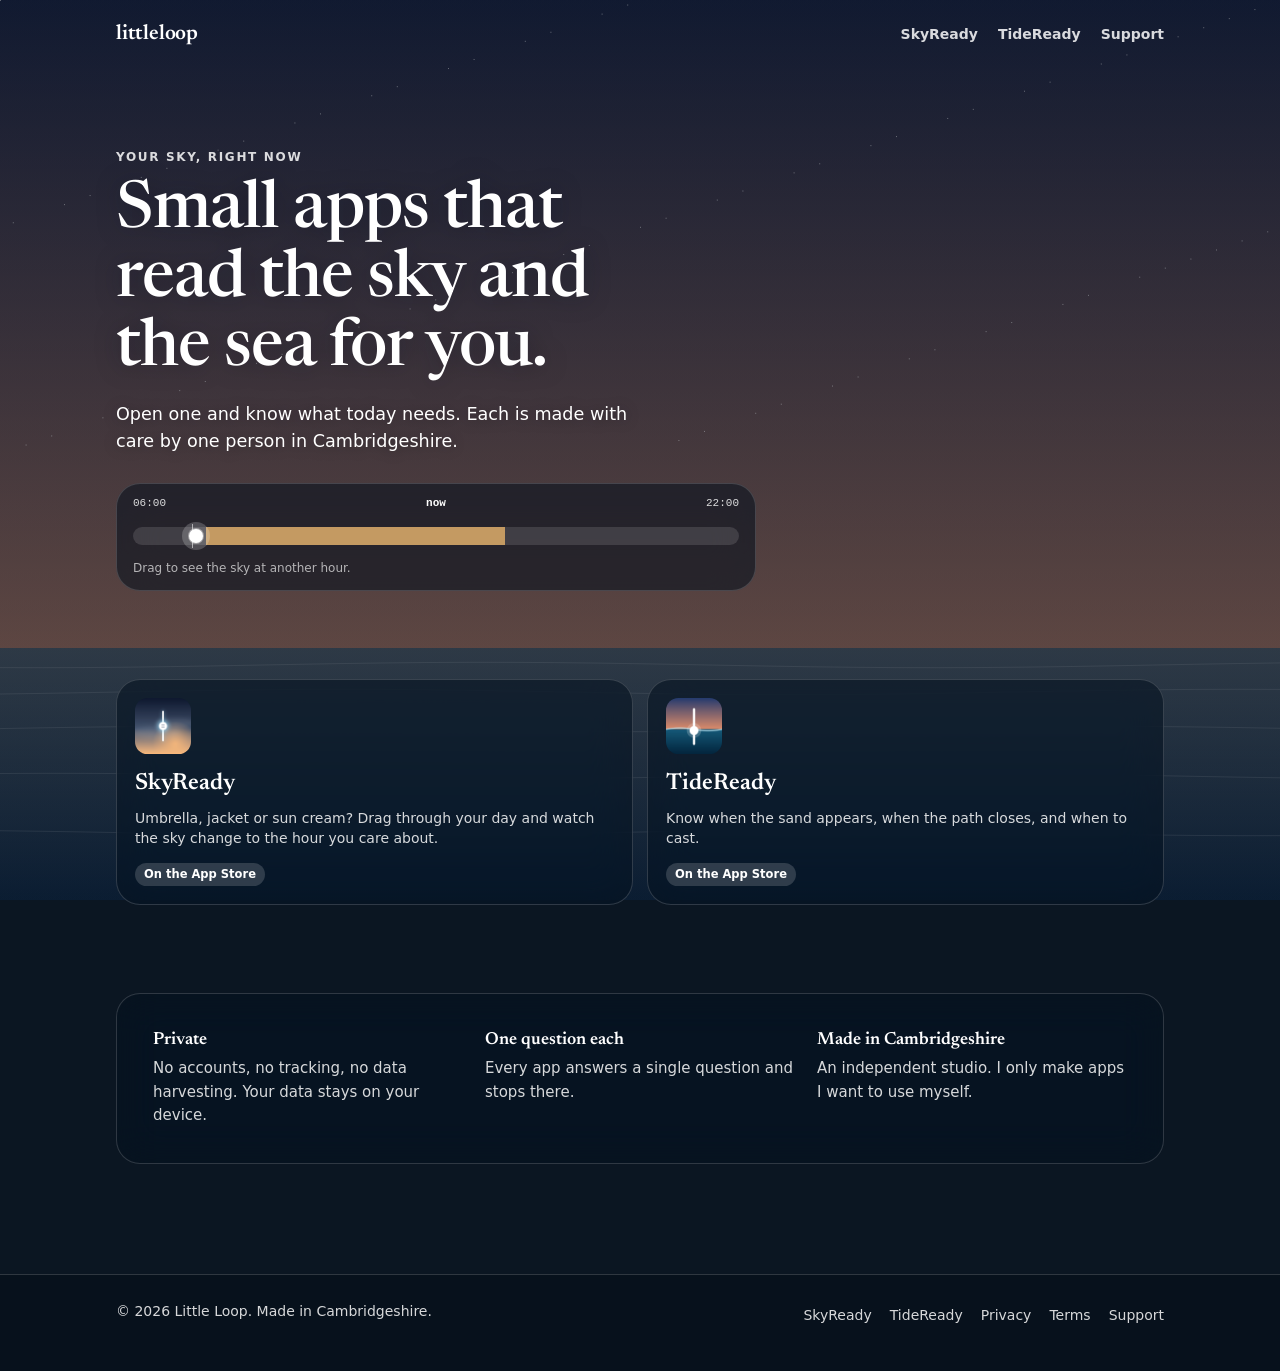
==== commit 6fa8fd60: "Tighten site copy; remove Frame from the site Rewrite unclear and repetitive lines across the home, " ====
--- a/index.html
+++ b/index.html
@@ -4,9 +4,9 @@
     <meta charset="UTF-8">
     <meta name="viewport" content="width=device-width, initial-scale=1.0">
     <title>Little Loop | Small apps, made with care</title>
-    <meta name="description" content="Little Loop is an indie app studio building thoughtful iOS apps. SkyReady and TideReady.">
+    <meta name="description" content="Little Loop is an independent studio in Cambridgeshire making small, private iOS apps: SkyReady for the weather and TideReady for the coast.">
     <meta property="og:title" content="Little Loop — Small apps, made with care">
-    <meta property="og:description" content="An indie app studio building thoughtful iOS apps that do one thing well.">
+    <meta property="og:description" content="An independent studio making small, private iOS apps that each do one thing well.">
     <meta property="og:type" content="website">
     <meta name="twitter:card" content="summary_large_image">
     <link rel="preconnect" href="https://fonts.googleapis.com">
@@ -364,7 +364,7 @@
   <div class="copy">
     <div class="kicker" id="sk">Your sky, right now</div>
     <h1>Small apps that read the sky and the sea for you.</h1>
-    <p class="lede">Open one, and know what today needs. Made in Cambridgeshire by one person and a lot of care.</p>
+    <p class="lede">Open one and know what today needs. Each is made with care by one person in Cambridgeshire.</p>
   </div>
   <div class="band glass">
     <div class="lab"><span>06:00</span><span id="stime">now</span><span>22:00</span></div>
@@ -379,23 +379,22 @@
 
 <section class="wrap block">
   <div class="apps">
-    <a class="app glass" href="skyready.html"><img src="images/icon-skyready.png" alt="" width="56" height="56"><b>SkyReady</b><span class="d">Open it and know what the day needs. Drag through your day and watch the sky change to the hour you care about.</span><span class="st">On the App Store</span></a>
+    <a class="app glass" href="skyready.html"><img src="images/icon-skyready.png" alt="" width="56" height="56"><b>SkyReady</b><span class="d">Umbrella, jacket or sun cream? Drag through your day and watch the sky change to the hour you care about.</span><span class="st">On the App Store</span></a>
     <a class="app glass" href="tideready.html"><img src="images/icon-tideready.png" alt="" width="56" height="56"><b>TideReady</b><span class="d">Know when the sand appears, when the path closes, and when to cast.</span><span class="st">On the App Store</span></a>
   </div>
-  <p class="also">Also from Little Loop: <a href="frame.html">Frame</a>, film-style photo filters that run on your phone.</p>
 </section>
 
 <section class="wrap block">
   <div class="glass panel pillars">
     <div><h3>Private</h3><p>No accounts, no tracking, no data harvesting. Your data stays on your device.</p></div>
     <div><h3>One question each</h3><p>Every app answers a single question and stops there.</p></div>
-    <div><h3>Made in Cambridgeshire</h3><p>An independent studio making apps I want to use myself.</p></div>
+    <div><h3>Made in Cambridgeshire</h3><p>An independent studio. I only make apps I want to use myself.</p></div>
   </div>
 </section>
 </main>
 <footer><div class="wrap">
     <span class="copy">&copy; 2026 Little Loop. Made in Cambridgeshire.</span>
-    <nav aria-label="Footer"><a href="skyready.html">SkyReady</a><a href="tideready.html">TideReady</a><a href="frame.html">Frame</a><a href="privacy.html">Privacy</a><a href="terms.html">Terms</a><a href="support.html">Support</a></nav>
+    <nav aria-label="Footer"><a href="skyready.html">SkyReady</a><a href="tideready.html">TideReady</a><a href="privacy.html">Privacy</a><a href="terms.html">Terms</a><a href="support.html">Support</a></nav>
 </div></footer>
 <script src="sky.js"></script>
 </body>
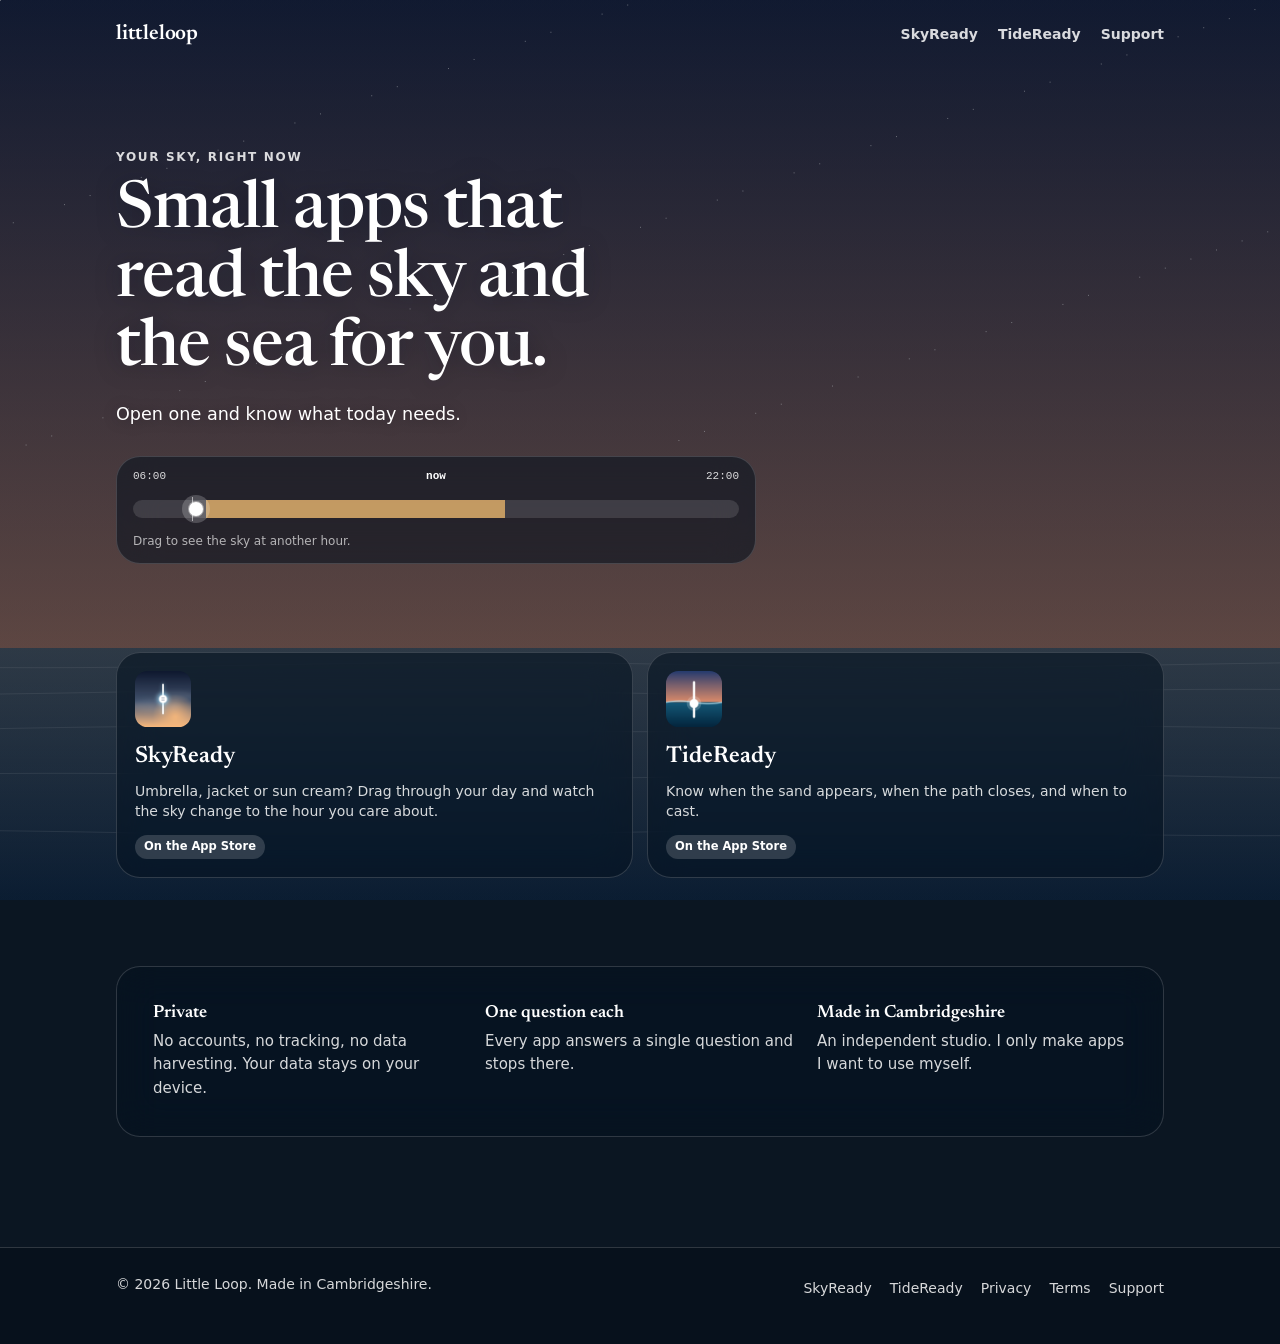
==== commit 38c7ff42: "Home: drop the 'made with care by one person' line from the lede Co-Authored-By: Claude Opus 5.5 <no" ====
--- a/index.html
+++ b/index.html
@@ -364,7 +364,7 @@
   <div class="copy">
     <div class="kicker" id="sk">Your sky, right now</div>
     <h1>Small apps that read the sky and the sea for you.</h1>
-    <p class="lede">Open one and know what today needs. Each is made with care by one person in Cambridgeshire.</p>
+    <p class="lede">Open one and know what today needs.</p>
   </div>
   <div class="band glass">
     <div class="lab"><span>06:00</span><span id="stime">now</span><span>22:00</span></div>
